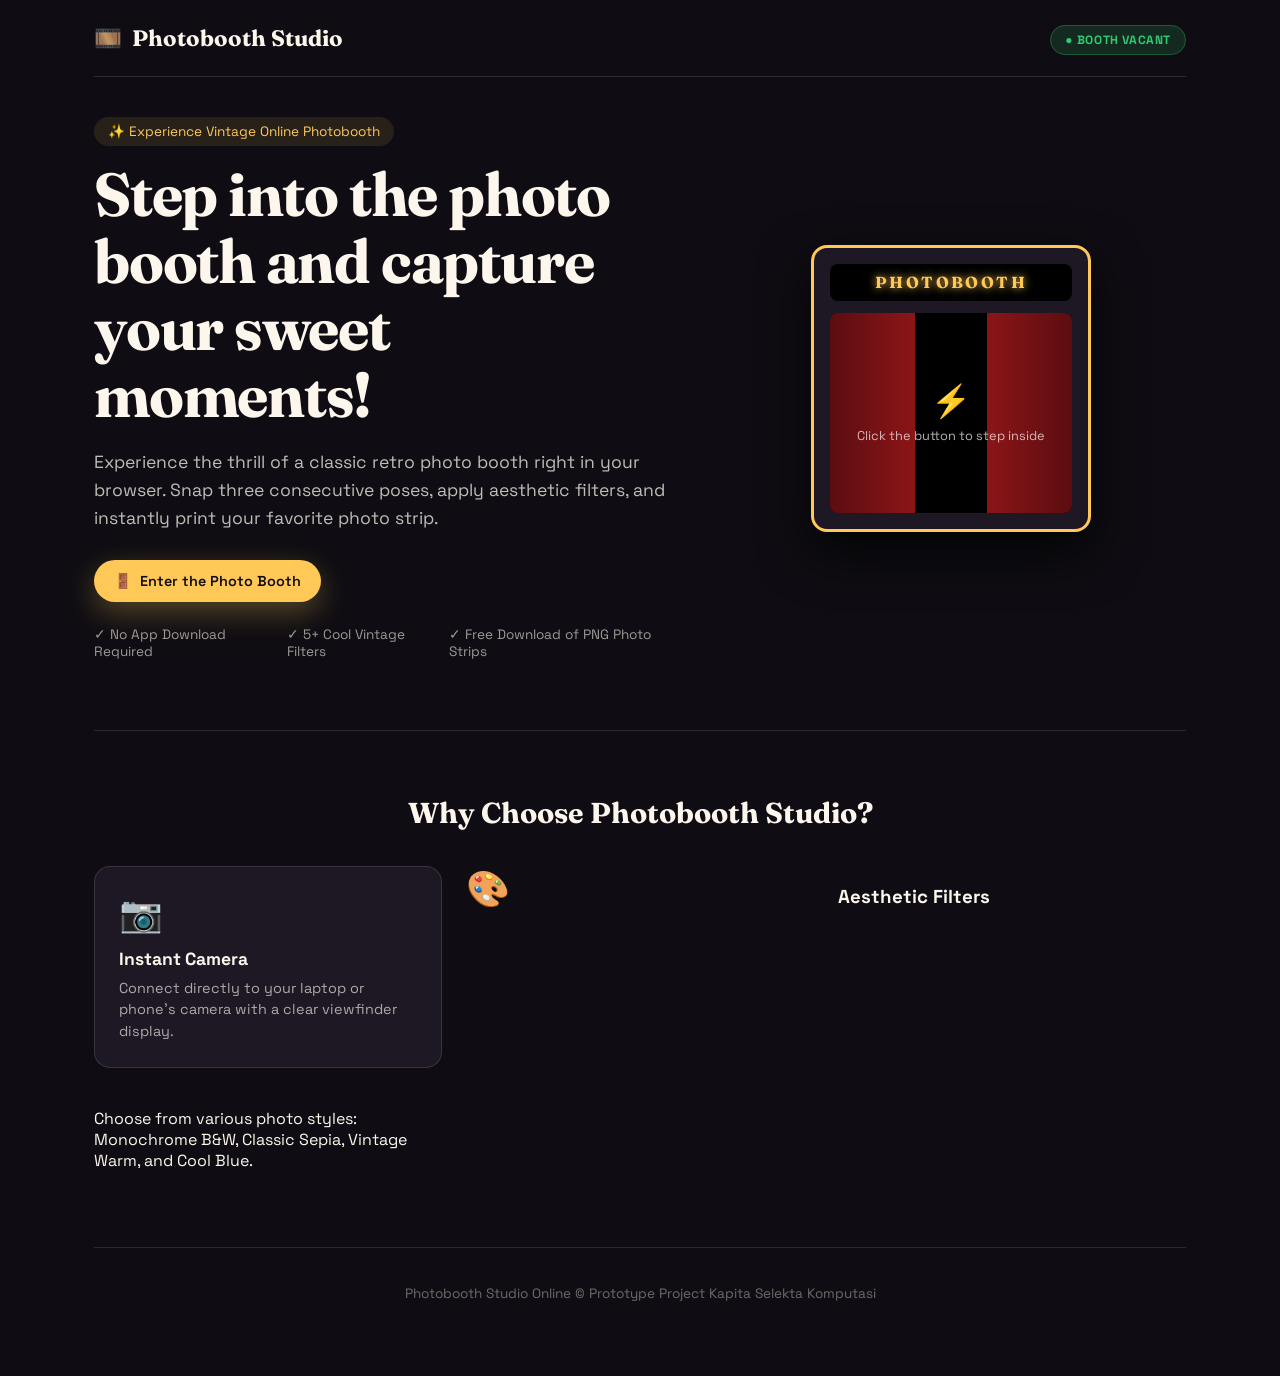
==== index.html @ a81a9279 "create dark mode" ====
<!DOCTYPE html>
<html lang="id">
<head>
  <meta charset="UTF-8" />
  <meta name="viewport" content="width=device-width, initial-scale=1.0" />
  <title>Photobooth Studio</title>
  
  <!-- Google Fonts -->
  <link rel="preconnect" href="https://fonts.googleapis.com">
  <link rel="preconnect" href="https://fonts.gstatic.com" crossorigin>
  <link href="https://fonts.googleapis.com/css2?family=Fraunces:opsz,wght@9..144,400;600;700&family=Space+Grotesk:wght@400;500;600;700&display=swap" rel="stylesheet">
  
  <link rel="stylesheet" href="style.css" />
</head>
<body>

  <!-- Transisi Tirai (Curtain Overlay) -->
  <div id="curtainOverlay" class="curtain-overlay" aria-hidden="true">
    <div class="curtain-panel curtain-panel--left"></div>
    <div class="curtain-panel curtain-panel--right"></div>
  </div>

  <!-- ===================================================================
       1. LANDING PAGE VIEW
       =================================================================== -->
  <main id="landingView" class="landing-view">
    <!-- Navbar -->
    <nav class="landing-nav">
      <div class="landing-nav__brand">
        <span class="logo-icon">🎞️</span>
        <span class="logo-text">Photobooth Studio</span>
      </div>
      <div class="landing-nav__status">
        <span class="status-indicator status-indicator--vacant">● BOOTH VACANT</span>
      </div>
    </nav>

    <!-- Hero Section -->
    <section class="hero">
      <div class="hero__content">
        <div class="hero__badge">✨ Experience Vintage Online Photobooth </div>
        <h1 class="hero__title">Step into the photo booth and capture your sweet moments!</h1>
        <p class="hero__subtitle">
          Experience the thrill of a classic retro photo booth right in your browser. Snap three consecutive poses, apply aesthetic filters, and instantly print your favorite photo strip.

        <div class="hero__cta">
          <button id="enterBoothBtn" class="btn btn--cta">
            <span class="btn-icon">🚪</span>
            <span>Enter the Photo Booth</span>
          </button>
        </div>

        <ul class="hero__highlights">
          <li>✓ No App Download Required</li>
          <li>✓ 5+ Cool Vintage Filters</li>
          <li>✓ Free Download of PNG Photo Strips</li>
        </ul>
      </div>

      <!-- Preview Graphical Booth Box -->
      <div class="hero__booth-graphic">
        <div class="booth-box">
          <div class="booth-box__top">
            <span class="neon-sign">PHOTOBOOTH</span>
          </div>
          <div class="booth-box__curtains">
            <div class="mini-curtain left"></div>
            <div class="mini-screen">
              <div class="flash-demo">⚡</div>
              <p>Click the button to step inside</p>
            </div>
            <div class="mini-curtain right"></div>
          </div>
          <div class="booth-box__strip-sample">
            <div class="sample-frame"></div>
            <div class="sample-frame"></div>
            <div class="sample-frame"></div>
          </div>
        </div>
      </div>
    </section>

    <!-- Features Section -->
    <section class="features">
      <h2 class="features__title">Why Choose Photobooth Studio?</h2>
      <div class="features__grid">
        <div class="feature-card">
          <div class="feature-card__icon">📷</div>
          <h3>Instant Camera</h3>
          <p>Connect directly to your laptop or phone's camera with a clear viewfinder display.</p>
        </div>
        <div class="feature-card__icon">🎨</div>
        <h3>Aesthetic Filters</h3>
        <p>Choose from various photo styles: Monochrome B&W, Classic Sepia, Vintage Warm, and Cool Blue.</p>
      </div>
    </section>

    <footer class="landing-footer">
      <p>Photobooth Studio Online &copy; Prototype Project Kapita Selekta Komputasi</p>
    </footer>
  </main>

  <!-- ===================================================================
       2. BOOTH VIEW
       =================================================================== -->
  <div id="boothView" class="kiosk is-hidden">

    <!-- Header Bilik -->
    <header class="kiosk__header">
      <div class="kiosk__brand">
        <div class="booth-status-bar">
          <span class="status-indicator status-indicator--inuse">🔴 BOOTH IN USE</span>
          <span class="booth-number">Booth #01</span>
        </div>
        <h1 class="kiosk__title">Digital Photo Studio</h1>
      </div>
      <button id="exitBoothBtn" class="btn btn--ghost exit-btn">
        <span>🚪 Exit Booth</span>
      </button>
    </header>

    <div class="kiosk__body">

      <!-- Unit Kamera / Viewfinder -->
      <section class="camera" aria-label="Unit Kamera">
        <div class="camera__sprockets camera__sprockets--top" aria-hidden="true"></div>

        <div class="camera__stage">
          <video id="video" class="camera__feed" autoplay playsinline muted></video>
          <canvas id="captureCanvas" class="is-hidden"></canvas>

          <div id="cameraMessage" class="camera__message">
            <div class="camera__message-content">
              <span class="camera__icon">📷</span>
              <p id="cameraMessageText">Camera is not active. Click the button below to activate it.</p>
              <button id="startBtn" class="btn btn--primary">Activate Camera</button>
            </div>
          </div>

          <div id="countdown" class="camera__countdown" aria-live="polite"></div>
          <div id="flash" class="camera__flash" aria-hidden="true"></div>

          <!-- Indicator / Live Thumbnails -->
          <div class="camera__shots" id="shotIndicator">
            <div class="shot-slot" data-shot="0"><span class="shot-number">1</span></div>
            <div class="shot-slot" data-shot="1"><span class="shot-number">2</span></div>
            <div class="shot-slot" data-shot="2"><span class="shot-number">3</span></div>
          </div>
        </div>

        <div class="camera__sprockets camera__sprockets--bottom" aria-hidden="true"></div>

        <!-- Kontrol Kamera -->
        <div class="camera__controls">
          <div class="control-group">
            <label class="control-label">Pilih Filter Foto:</label>
            <div class="filters" role="group" aria-label="Pilih filter foto">
              <button class="filter" data-filter="none" aria-pressed="true">Normal</button>
              <button class="filter" data-filter="bw">B&W</button>
              <button class="filter" data-filter="sepia">Sepia</button>
              <button class="filter" data-filter="vintage">Vintage</button>
              <button class="filter" data-filter="cool">Cool Blue</button>
            </div>
          </div>

          <!-- Tombol Shutter -->
          <button id="shutterBtn" class="shutter" disabled aria-label="Start Photo (3 Sessions)">
            <span class="shutter__ring"></span>
          </button>

          <p class="camera__hint" id="hint">Press the red button to start the 3-session photo countdown.</p>
        </div>
      </section>

      <!-- Preview Hasil Foto -->
      <section class="strip-section" aria-label="Photo Strip Results">
        <h2 class="section-title">Photo Strip Results</h2>

        <!-- Pilihan Warna Frame -->
        <div class="color-picker-wrapper">
          <label class="control-label">Frame Color:</label>
          <div class="color-picker" id="colorPicker">
            <button class="color-btn is-active" data-color="#fdf6ec" title="Classic Cream" style="background: #fdf6ec;"></button>
            <button class="color-btn" data-color="#ffffff" title="Pure White" style="background: #ffffff;"></button>
            <button class="color-btn" data-color="#1f1b24" title="Dark Charcoal" style="background: #1f1b24;"></button>
            <button class="color-btn" data-color="#fce7f3" title="Pastel Pink" style="background: #fce7f3;"></button>
            <button class="color-btn" data-color="#e0f2fe" title="Pastel Blue" style="background: #e0f2fe;"></button>
          </div>
        </div>

        <div class="strip__paper" id="stripPaper">
          <div class="strip__empty" id="stripEmpty">
            <div class="empty-icon">🖼️</div>
            <p>Your photo strip results will appear here after you finish taking photos.</p>
          </div>
          <canvas id="stripCanvas" class="strip__canvas is-hidden"></canvas>
        </div>

        <div class="strip__actions">
          <button id="downloadBtn" class="btn btn--secondary" disabled>💾 Download Strip</button>
          <button id="retakeBtn" class="btn btn--ghost" disabled>🔄 Retake Photos </button>
        </div>
      </section>

    </div>

    <footer class="kiosk__footer">
      <p>Photobooth Web App Studio &copy; Prototype Project Kapita Selekta Komputasi</p>
    </footer>
  </div>

  <script src="script.js"></script>
</body>
</html>
---- style.css ----
/* ==========================================================================
   Design Tokens & Modern Styling
   ========================================================================== */
:root {
  --ink: #0f0d13;
  --ink-soft: #1d1824;
  --paper: #fdf6ec;
  --paper-shadow: rgba(0, 0, 0, 0.5);
  --accent-gold: #ffc857;
  --accent-gold-hover: #e0ac3d;
  --velvet-red: #8b1518;
  --velvet-dark: #5c0d10;
  --teal: #3e7c7b;
  --teal-dark: #2c5958;
  --red: #e4572e;
  --red-hover: #c43f18;
  --line: rgba(253, 246, 236, 0.12);

  --font-display: "Fraunces", Georgia, serif;
  --font-ui: "Space Grotesk", sans-serif;

  --radius-stage: 16px;
  --radius-btn: 999px;
  --transition-normal: 300ms cubic-bezier(0.4, 0, 0.2, 1);
}

* {
  box-sizing: border-box;
}

html, body {
  margin: 0;
  padding: 0;
  background: var(--ink);
  color: var(--paper);
  font-family: var(--font-ui);
  min-height: 100vh;
  overflow-x: hidden;
  -webkit-font-smoothing: antialiased;
}

.is-hidden {
  display: none !important;
}

/* ==========================================================================
   Animasi Tirai Beludru Transisi (Curtain Effect)
   ========================================================================== */
.curtain-overlay {
  position: fixed;
  inset: 0;
  z-index: 9999;
  display: flex;
  pointer-events: none;
}

.curtain-panel {
  width: 50%;
  height: 100%;
  background: linear-gradient(90deg, var(--velvet-dark), var(--velvet-red), var(--velvet-dark));
  box-shadow: inset 0 0 50px rgba(0, 0, 0, 0.8);
  transition: transform 900ms cubic-bezier(0.77, 0, 0.175, 1);
}

.curtain-panel--left {
  transform: translateX(-100%);
  border-right: 3px solid var(--accent-gold);
}

.curtain-panel--right {
  transform: translateX(100%);
  border-left: 3px solid var(--accent-gold);
}

/* Kapan tirai menutup saat transisi */
.curtain-overlay.is-closing .curtain-panel--left,
.curtain-overlay.is-closing .curtain-panel--right {
  transform: translateX(0);
  pointer-events: all;
}

/* ==========================================================================
   1. LANDING PAGE STYLES
   ========================================================================== */
.landing-view {
  max-width: 1140px;
  margin: 0 auto;
  padding: 24px 24px 60px;
}

.landing-nav {
  display: flex;
  justify-content: space-between;
  align-items: center;
  padding-bottom: 24px;
  border-bottom: 1px solid var(--line);
  margin-bottom: 40px;
}

.landing-nav__brand {
  display: flex;
  align-items: center;
  gap: 10px;
  font-family: var(--font-display);
  font-weight: 700;
  font-size: 1.4rem;
}

.status-indicator {
  font-size: 0.75rem;
  font-weight: 700;
  padding: 6px 14px;
  border-radius: var(--radius-btn);
  letter-spacing: 0.05em;
}

.status-indicator--vacant {
  background: rgba(46, 204, 113, 0.15);
  color: #2ecc71;
  border: 1px solid rgba(46, 204, 113, 0.3);
}

.status-indicator--inuse {
  background: rgba(228, 87, 46, 0.15);
  color: var(--red);
  border: 1px solid rgba(228, 87, 46, 0.3);
}

/* Hero Section */
.hero {
  display: grid;
  grid-template-columns: 1.1fr 0.9fr;
  gap: 48px;
  align-items: center;
  margin-bottom: 70px;
}

@media (max-width: 880px) {
  .hero {
    grid-template-columns: 1fr;
    text-align: center;
  }
}

.hero__badge {
  display: inline-block;
  font-size: 0.85rem;
  color: var(--accent-gold);
  background: rgba(255, 200, 87, 0.1);
  padding: 6px 14px;
  border-radius: var(--radius-btn);
  margin-bottom: 16px;
}

.hero__title {
  font-family: var(--font-display);
  font-size: clamp(2.4rem, 5vw, 3.8rem);
  line-height: 1.1;
  margin: 0 0 18px;
  letter-spacing: -0.02em;
}

.hero__subtitle {
  font-size: 1.1rem;
  color: rgba(253, 246, 236, 0.75);
  line-height: 1.6;
  margin: 0 0 28px;
}

.hero__cta {
  margin-bottom: 24px;
}

.btn--cta {
  font-size: 1.15rem;
  padding: 16px 36px;
  background: var(--accent-gold);
  color: var(--ink);
  box-shadow: 0 10px 30px rgba(255, 200, 87, 0.3);
}

.btn--cta:hover {
  background: var(--accent-gold-hover);
  transform: translateY(-2px);
  box-shadow: 0 15px 35px rgba(255, 200, 87, 0.4);
}

.hero__highlights {
  list-style: none;
  padding: 0;
  margin: 0;
  display: flex;
  gap: 18px;
  font-size: 0.85rem;
  color: rgba(253, 246, 236, 0.6);
}

@media (max-width: 880px) {
  .hero__highlights {
    justify-content: center;
    flex-wrap: wrap;
  }
}

/* Graphic Booth Frame di Landing */
.hero__booth-graphic {
  display: flex;
  justify-content: center;
}

.booth-box {
  width: 280px;
  background: var(--ink-soft);
  border: 3px solid var(--accent-gold);
  border-radius: 16px;
  padding: 16px;
  box-shadow: 0 20px 50px rgba(0, 0, 0, 0.8);
  position: relative;
}

.booth-box__top {
  text-align: center;
  background: #000;
  padding: 8px;
  border-radius: 8px;
  margin-bottom: 12px;
}

.neon-sign {
  font-family: var(--font-display);
  font-weight: 700;
  color: var(--accent-gold);
  letter-spacing: 0.15em;
  text-shadow: 0 0 8px var(--accent-gold);
}

.booth-box__curtains {
  height: 200px;
  background: #000;
  border-radius: 8px;
  position: relative;
  display: flex;
  align-items: center;
  justify-content: center;
  overflow: hidden;
}

.mini-curtain {
  position: absolute;
  top: 0;
  bottom: 0;
  width: 35%;
  background: linear-gradient(90deg, var(--velvet-dark), var(--velvet-red));
}
.mini-curtain.left { left: 0; }
.mini-curtain.right { right: 0; background: linear-gradient(270deg, var(--velvet-dark), var(--velvet-red)); }

.mini-screen {
  text-align: center;
  padding: 10px;
  z-index: 2;
}

.mini-screen p {
  font-size: 0.8rem;
  color: rgba(255, 255, 255, 0.7);
  margin: 6px 0 0;
}

.flash-demo {
  font-size: 2rem;
  animation: pulseFlash 2s infinite;
}

@keyframes pulseFlash {
  0%, 100% { opacity: 0.3; transform: scale(0.9); }
  50% { opacity: 1; transform: scale(1.1); }
}

/* Features Section */
.features {
  padding-top: 40px;
  border-top: 1px solid var(--line);
}

.features__title {
  font-family: var(--font-display);
  font-size: 1.8rem;
  text-align: center;
  margin-bottom: 36px;
}

.features__grid {
  display: grid;
  grid-template-columns: repeat(auto-fit, minmax(260px, 1fr));
  gap: 24px;
}

.feature-card {
  background: var(--ink-soft);
  padding: 24px;
  border-radius: 16px;
  border: 1px solid var(--line);
}

.feature-card__icon {
  font-size: 2.2rem;
  margin-bottom: 12px;
}

.feature-card h3 {
  margin: 0 0 8px;
  font-size: 1.1rem;
}

.feature-card p {
  margin: 0;
  font-size: 0.9rem;
  color: rgba(253, 246, 236, 0.65);
  line-height: 1.5;
}

.landing-footer {
  text-align: center;
  margin-top: 60px;
  padding-top: 24px;
  border-top: 1px solid var(--line);
  font-size: 0.85rem;
  color: rgba(253, 246, 236, 0.4);
}

/* ==========================================================================
   2. BOOTH KIOSK VIEW STYLES
   ========================================================================== */
.kiosk {
  max-width: 1100px;
  margin: 0 auto;
  padding: 24px 20px;
}

.kiosk__header {
  display: flex;
  justify-content: space-between;
  align-items: center;
  margin-bottom: 24px;
  border-bottom: 1px solid var(--line);
  padding-bottom: 16px;
}

.booth-status-bar {
  display: flex;
  align-items: center;
  gap: 12px;
  margin-bottom: 6px;
}

.booth-number {
  font-size: 0.8rem;
  color: rgba(253, 246, 236, 0.5);
  text-transform: uppercase;
}

.kiosk__title {
  font-family: var(--font-display);
  font-weight: 700;
  font-size: clamp(1.8rem, 4vw, 2.8rem);
  margin: 0;
  letter-spacing: -0.02em;
}

.exit-btn {
  padding: 10px 18px;
  font-size: 0.85rem;
}

.kiosk__body {
  display: grid;
  grid-template-columns: 1.25fr 1fr;
  gap: 36px;
  align-items: start;
}

@media (max-width: 860px) {
  .kiosk__body {
    grid-template-columns: 1fr;
  }
}

/* Camera Unit */
.camera {
  background: var(--ink-soft);
  border-radius: 24px;
  padding: 20px;
  border: 1px solid var(--line);
  box-shadow: 0 25px 50px -12px rgba(0, 0, 0, 0.7);
}

.camera__sprockets {
  height: 16px;
  background-image: radial-gradient(circle, var(--ink) 40%, transparent 41%);
  background-size: 22px 16px;
  background-repeat: repeat-x;
  background-position: center;
  opacity: 0.8;
}

.camera__stage {
  position: relative;
  margin: 12px 0;
  border-radius: var(--radius-stage);
  overflow: hidden;
  aspect-ratio: 4 / 3;
  background: #000;
}

.camera__feed {
  width: 100%;
  height: 100%;
  object-fit: cover;
  transform: scaleX(-1);
  display: block;
}

/* Camera Filters */
.camera__feed.f-bw { filter: grayscale(1) contrast(1.1); }
.camera__feed.f-sepia { filter: sepia(0.8) saturate(1.2) contrast(1.05); }
.camera__feed.f-vintage { filter: sepia(0.4) saturate(1.3) contrast(1.15) brightness(1.05) hue-rotate(-10deg); }
.camera__feed.f-cool { filter: saturate(1.1) contrast(1.05) hue-rotate(140deg) brightness(1.02); }

.camera__message {
  position: absolute;
  inset: 0;
  background: #0a080d;
  display: flex;
  align-items: center;
  justify-content: center;
  text-align: center;
  padding: 24px;
  z-index: 10;
}

.camera__icon {
  font-size: 2.8rem;
  display: block;
  margin-bottom: 12px;
}

.camera__message p {
  margin: 0 0 16px;
  color: rgba(253, 246, 236, 0.75);
  font-size: 0.95rem;
}

.camera__countdown {
  position: absolute;
  inset: 0;
  display: flex;
  align-items: center;
  justify-content: center;
  font-family: var(--font-display);
  font-weight: 700;
  font-size: clamp(5rem, 15vw, 8rem);
  color: #fff;
  text-shadow: 0 10px 30px rgba(0, 0, 0, 0.8);
  pointer-events: none;
  opacity: 0;
  z-index: 5;
}

.camera__countdown.is-active {
  animation: pulseCountdown 0.9s ease-out;
}

@keyframes pulseCountdown {
  0% { opacity: 0; transform: scale(0.5); }
  25% { opacity: 1; transform: scale(1.1); }
  50% { transform: scale(1); opacity: 1; }
  100% { opacity: 0; transform: scale(0.9); }
}

.camera__flash {
  position: absolute;
  inset: 0;
  background: #fff;
  opacity: 0;
  pointer-events: none;
  z-index: 6;
}

.camera__flash.is-flashing {
  animation: flashSnap 300ms ease-out;
}

@keyframes flashSnap {
  0% { opacity: 0.95; }
  100% { opacity: 0; }
}

/* Shot Slots / Live Thumbnails */
.camera__shots {
  position: absolute;
  top: 12px;
  right: 12px;
  display: flex;
  flex-direction: column;
  gap: 8px;
  z-index: 4;
}

.shot-slot {
  width: 44px;
  height: 33px;
  border-radius: 6px;
  background: rgba(0, 0, 0, 0.5);
  border: 1.5px solid rgba(255, 255, 255, 0.4);
  overflow: hidden;
  display: flex;
  align-items: center;
  justify-content: center;
  background-size: cover;
  background-position: center;
}

.shot-slot.is-active {
  border-color: var(--accent-gold);
  box-shadow: 0 0 8px var(--accent-gold);
}

.shot-slot.has-image .shot-number {
  display: none;
}

.shot-number {
  font-size: 0.75rem;
  font-weight: bold;
  color: #fff;
}

/* Controls */
.camera__controls {
  padding-top: 12px;
  display: flex;
  flex-direction: column;
  align-items: center;
  gap: 16px;
}

.control-group {
  width: 100%;
  text-align: center;
}

.control-label {
  display: block;
  font-size: 0.8rem;
  color: rgba(253, 246, 236, 0.6);
  margin-bottom: 8px;
  text-transform: uppercase;
  letter-spacing: 0.05em;
}

.filters {
  display: flex;
  flex-wrap: wrap;
  gap: 6px;
  justify-content: center;
}

.filter {
  font-family: var(--font-ui);
  font-size: 0.8rem;
  padding: 6px 12px;
  border-radius: var(--radius-btn);
  border: 1px solid var(--line);
  background: transparent;
  color: rgba(253, 246, 236, 0.8);
  cursor: pointer;
  transition: all var(--transition-normal);
}

.filter:hover {
  border-color: var(--accent-gold);
  color: #fff;
}

.filter[aria-pressed="true"] {
  background: var(--accent-gold);
  border-color: var(--accent-gold);
  color: var(--ink);
  font-weight: 600;
}

.shutter {
  width: 76px;
  height: 76px;
  border-radius: 50%;
  background: var(--red);
  border: 4px solid var(--paper);
  cursor: pointer;
  display: grid;
  place-items: center;
  transition: transform 150ms ease, opacity 150ms ease;
}

.shutter:hover:not(:disabled) {
  background: var(--red-hover);
  transform: scale(1.04);
}

.shutter:active:not(:disabled) {
  transform: scale(0.92);
}

.shutter:disabled {
  opacity: 0.3;
  cursor: not-allowed;
}

.shutter__ring {
  width: 56px;
  height: 56px;
  border-radius: 50%;
  border: 2px solid rgba(255, 255, 255, 0.7);
}

.camera__hint {
  margin: 0;
  font-size: 0.82rem;
  color: rgba(253, 246, 236, 0.6);
  text-align: center;
}

/* Photo Strip Section */
.strip-section {
  display: flex;
  flex-direction: column;
  align-items: center;
}

.section-title {
  font-family: var(--font-display);
  font-size: 1.4rem;
  margin: 0 0 16px;
  align-self: flex-start;
}

.color-picker-wrapper {
  margin-bottom: 16px;
  text-align: center;
}

.color-picker {
  display: flex;
  gap: 10px;
  justify-content: center;
}

.color-btn {
  width: 24px;
  height: 24px;
  border-radius: 50%;
  border: 2px solid transparent;
  cursor: pointer;
  transition: transform 150ms ease;
}

.color-btn:hover {
  transform: scale(1.15);
}

.color-btn.is-active {
  border-color: var(--accent-gold);
  transform: scale(1.2);
}

.strip__paper {
  width: 100%;
  max-width: 270px;
  min-height: 440px;
  background: rgba(255, 255, 255, 0.05);
  border: 2px dashed var(--line);
  border-radius: 8px;
  display: flex;
  align-items: center;
  justify-content: center;
  padding: 12px;
  box-shadow: 0 20px 40px var(--paper-shadow);
}

.strip__empty {
  text-align: center;
  color: rgba(253, 246, 236, 0.5);
  padding: 20px;
}

.empty-icon {
  font-size: 2.5rem;
  margin-bottom: 10px;
}

.strip__canvas {
  width: 100%;
  height: auto;
  display: block;
  border-radius: 4px;
  box-shadow: 0 10px 25px rgba(0, 0, 0, 0.3);
}

.strip__actions {
  display: flex;
  gap: 12px;
  margin-top: 20px;
  width: 100%;
  max-width: 270px;
}

/* Shared Buttons */
.btn {
  font-family: var(--font-ui);
  font-size: 0.9rem;
  padding: 12px 20px;
  border-radius: var(--radius-btn);
  border: none;
  cursor: pointer;
  font-weight: 600;
  transition: all 150ms ease;
  display: inline-flex;
  align-items: center;
  justify-content: center;
  gap: 8px;
  flex: 1;
}

.btn:disabled {
  opacity: 0.35;
  cursor: not-allowed;
}

.btn--primary {
  background: var(--accent-gold);
  color: var(--ink);
}
.btn--primary:hover:not(:disabled) {
  background: var(--accent-gold-hover);
}

.btn--secondary {
  background: var(--teal);
  color: #fff;
}
.btn--secondary:hover:not(:disabled) {
  background: var(--teal-dark);
}

.btn--ghost {
  background: transparent;
  color: var(--paper);
  border: 1px solid var(--line);
}
.btn--ghost:hover:not(:disabled) {
  border-color: var(--paper);
}

.kiosk__footer {
  margin-top: 48px;
  padding-top: 20px;
  border-top: 1px solid var(--line);
  font-size: 0.85rem;
  color: rgba(253, 246, 236, 0.4);
  text-align: center;
}
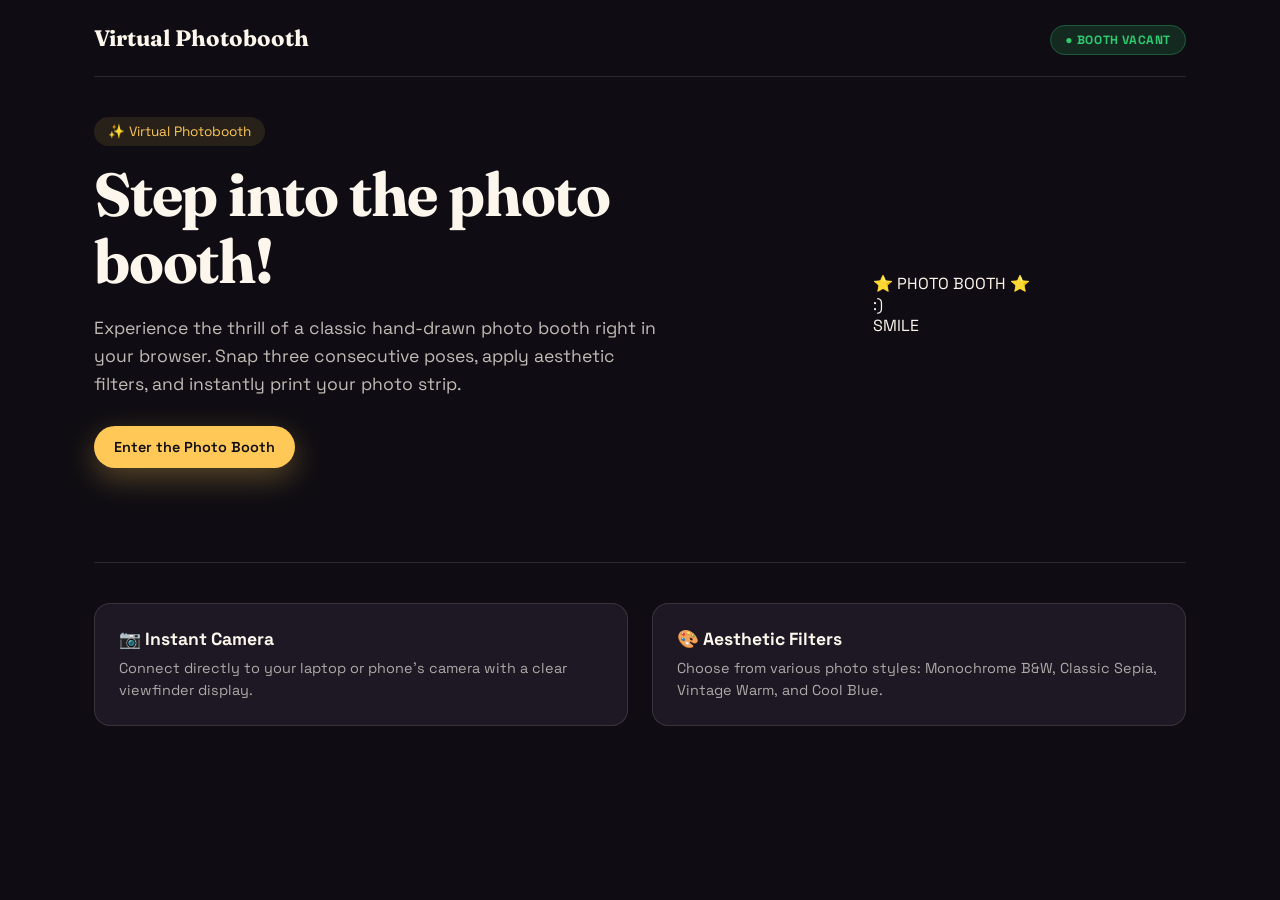
==== commit e1745d86: "create new" ====
--- a/index.html
+++ b/index.html
@@ -1,118 +1,203 @@
 <!DOCTYPE html>
-<html lang="id">
+<html lang="en">
 <head>
   <meta charset="UTF-8" />
   <meta name="viewport" content="width=device-width, initial-scale=1.0" />
-  <title>Photobooth Studio</title>
+  <title>Virtual Photobooth</title>
   
-  <!-- Google Fonts -->
   <link rel="preconnect" href="https://fonts.googleapis.com">
   <link rel="preconnect" href="https://fonts.gstatic.com" crossorigin>
   <link href="https://fonts.googleapis.com/css2?family=Fraunces:opsz,wght@9..144,400;600;700&family=Space+Grotesk:wght@400;500;600;700&display=swap" rel="stylesheet">
   
   <link rel="stylesheet" href="style.css" />
+  <style>
+    .shot-slot { position: relative; transition: transform 0.2s; cursor: pointer; }
+    .shot-slot:hover { transform: scale(1.05); }
+    
+    .remove-shot-btn {
+      position: absolute;
+      top: -8px;
+      right: -8px;
+      width: 20px;
+      height: 20px;
+      background: var(--accent-red);
+      color: #fff;
+      border: 2px solid var(--ink);
+      border-radius: 50%;
+      font-size: 12px;
+      font-weight: bold;
+      line-height: 1;
+      cursor: pointer;
+      display: none;
+      align-items: center;
+      justify-content: center;
+      padding: 0;
+      z-index: 10;
+    }
+    .remove-shot-btn:hover { background: #f87171; }
+    .shot-slot.has-image .remove-shot-btn { display: flex; }
+    
+    .view-shot-btn {
+      position: absolute;
+      top: -8px;
+      left: -8px;
+      width: 20px;
+      height: 20px;
+      background: var(--accent-blue);
+      color: var(--ink);
+      border: 2px solid var(--ink);
+      border-radius: 50%;
+      font-size: 10px;
+      font-weight: bold;
+      line-height: 1;
+      cursor: pointer;
+      display: none;
+      align-items: center;
+      justify-content: center;
+      padding: 0;
+      z-index: 10;
+    }
+    .view-shot-btn:hover { background: #7dd3fc; }
+    .shot-slot.has-image .view-shot-btn { display: flex; }
+
+    .camera__shots { flex-direction: row; justify-content: center; width: 100%; top: auto; bottom: 12px; right: auto; gap: 12px; z-index: 20;}
+    .shot-slot { width: 60px; height: 45px; }
+
+    /* Modal Styles */
+    .modal {
+      display: flex;
+      position: fixed;
+      z-index: 10000;
+      left: 0;
+      top: 0;
+      width: 100%;
+      height: 100%;
+      background-color: rgba(0, 0, 0, 0.85);
+      align-items: center;
+      justify-content: center;
+      opacity: 1;
+      transition: opacity 0.3s ease;
+    }
+    .modal.is-hidden {
+      display: none !important;
+      opacity: 0;
+    }
+    .modal-content {
+      position: relative;
+      max-width: 90%;
+      max-height: 90%;
+      animation: zoomIn 0.3s ease;
+    }
+    @keyframes zoomIn {
+      from { transform: scale(0.95); opacity: 0; }
+      to { transform: scale(1); opacity: 1; }
+    }
+    .modal-content img {
+      max-width: 100%;
+      max-height: 85vh;
+      border: 4px solid #fff;
+      border-radius: 8px;
+      box-shadow: 0 10px 25px rgba(0,0,0,0.5);
+    }
+    .close-modal {
+      position: absolute;
+      top: -16px;
+      right: -16px;
+      color: var(--ink);
+      background: #fff;
+      border-radius: 50%;
+      width: 32px;
+      height: 32px;
+      display: flex;
+      align-items: center;
+      justify-content: center;
+      font-size: 24px;
+      font-weight: bold;
+      cursor: pointer;
+      border: 2px solid var(--ink);
+      box-shadow: 2px 2px 0px var(--ink);
+      z-index: 10001;
+    }
+    .close-modal:hover {
+      background: var(--accent-red);
+      color: #fff;
+    }
+  </style>
 </head>
 <body>
 
-  <!-- Transisi Tirai (Curtain Overlay) -->
   <div id="curtainOverlay" class="curtain-overlay" aria-hidden="true">
     <div class="curtain-panel curtain-panel--left"></div>
     <div class="curtain-panel curtain-panel--right"></div>
   </div>
 
-  <!-- ===================================================================
-       1. LANDING PAGE VIEW
-       =================================================================== -->
   <main id="landingView" class="landing-view">
-    <!-- Navbar -->
     <nav class="landing-nav">
       <div class="landing-nav__brand">
-        <span class="logo-icon">🎞️</span>
-        <span class="logo-text">Photobooth Studio</span>
+        <span class="logo-text">Virtual Photobooth</span>
       </div>
       <div class="landing-nav__status">
         <span class="status-indicator status-indicator--vacant">● BOOTH VACANT</span>
       </div>
     </nav>
 
-    <!-- Hero Section -->
     <section class="hero">
       <div class="hero__content">
-        <div class="hero__badge">✨ Experience Vintage Online Photobooth </div>
-        <h1 class="hero__title">Step into the photo booth and capture your sweet moments!</h1>
+        <div class="hero__badge">✨ Virtual Photobooth</div>
+        <h1 class="hero__title">Step into the photo booth!</h1>
         <p class="hero__subtitle">
-          Experience the thrill of a classic retro photo booth right in your browser. Snap three consecutive poses, apply aesthetic filters, and instantly print your favorite photo strip.
+          Experience the thrill of a classic hand-drawn photo booth right in your browser. Snap three consecutive poses, apply aesthetic filters, and instantly print your photo strip.
+        </p>
 
         <div class="hero__cta">
           <button id="enterBoothBtn" class="btn btn--cta">
-            <span class="btn-icon">🚪</span>
             <span>Enter the Photo Booth</span>
           </button>
         </div>
-
-        <ul class="hero__highlights">
-          <li>✓ No App Download Required</li>
-          <li>✓ 5+ Cool Vintage Filters</li>
-          <li>✓ Free Download of PNG Photo Strips</li>
-        </ul>
-      </div>
-
-      <!-- Preview Graphical Booth Box -->
+      </div>
+
       <div class="hero__booth-graphic">
-        <div class="booth-box">
-          <div class="booth-box__top">
-            <span class="neon-sign">PHOTOBOOTH</span>
-          </div>
-          <div class="booth-box__curtains">
-            <div class="mini-curtain left"></div>
-            <div class="mini-screen">
-              <div class="flash-demo">⚡</div>
-              <p>Click the button to step inside</p>
-            </div>
-            <div class="mini-curtain right"></div>
-          </div>
-          <div class="booth-box__strip-sample">
-            <div class="sample-frame"></div>
-            <div class="sample-frame"></div>
-            <div class="sample-frame"></div>
+        <div class="booth-sketch">
+          <div class="booth-sketch__top">
+            <span class="sign-text">⭐ PHOTO BOOTH ⭐</span>
+          </div>
+          <div class="booth-sketch__body">
+            <div class="booth-sketch__panel">
+              <div class="camera-lens"></div>
+              <div class="smile-text">:) <br> SMILE</div>
+              <div class="photo-slot"></div>
+            </div>
+            <div class="booth-sketch__entrance">
+              <div class="striped-curtain"></div>
+              <div class="stool">
+                <div class="stool-seat"></div>
+                <div class="stool-leg"></div>
+                <div class="stool-base"></div>
+              </div>
+            </div>
           </div>
         </div>
       </div>
     </section>
 
-    <!-- Features Section -->
     <section class="features">
-      <h2 class="features__title">Why Choose Photobooth Studio?</h2>
       <div class="features__grid">
         <div class="feature-card">
-          <div class="feature-card__icon">📷</div>
-          <h3>Instant Camera</h3>
+          <h3>📷 Instant Camera</h3>
           <p>Connect directly to your laptop or phone's camera with a clear viewfinder display.</p>
         </div>
-        <div class="feature-card__icon">🎨</div>
-        <h3>Aesthetic Filters</h3>
-        <p>Choose from various photo styles: Monochrome B&W, Classic Sepia, Vintage Warm, and Cool Blue.</p>
+        <div class="feature-card">
+          <h3>🎨 Aesthetic Filters</h3>
+          <p>Choose from various photo styles: Monochrome B&W, Classic Sepia, Vintage Warm, and Cool Blue.</p>
+        </div>
       </div>
     </section>
-
-    <footer class="landing-footer">
-      <p>Photobooth Studio Online &copy; Prototype Project Kapita Selekta Komputasi</p>
-    </footer>
   </main>
 
-  <!-- ===================================================================
-       2. BOOTH VIEW
-       =================================================================== -->
   <div id="boothView" class="kiosk is-hidden">
-
-    <!-- Header Bilik -->
     <header class="kiosk__header">
       <div class="kiosk__brand">
-        <div class="booth-status-bar">
-          <span class="status-indicator status-indicator--inuse">🔴 BOOTH IN USE</span>
-          <span class="booth-number">Booth #01</span>
-        </div>
-        <h1 class="kiosk__title">Digital Photo Studio</h1>
+        <h1 class="kiosk__title">Virtual Photobooth</h1>
       </div>
       <button id="exitBoothBtn" class="btn btn--ghost exit-btn">
         <span>🚪 Exit Booth</span>
@@ -120,19 +205,14 @@
     </header>
 
     <div class="kiosk__body">
-
-      <!-- Unit Kamera / Viewfinder -->
-      <section class="camera" aria-label="Unit Kamera">
-        <div class="camera__sprockets camera__sprockets--top" aria-hidden="true"></div>
-
+      <section class="camera" aria-label="Camera Unit">
         <div class="camera__stage">
           <video id="video" class="camera__feed" autoplay playsinline muted></video>
           <canvas id="captureCanvas" class="is-hidden"></canvas>
 
           <div id="cameraMessage" class="camera__message">
             <div class="camera__message-content">
-              <span class="camera__icon">📷</span>
-              <p id="cameraMessageText">Camera is not active. Click the button below to activate it.</p>
+              <p id="cameraMessageText">Camera is not active. Click below.</p>
               <button id="startBtn" class="btn btn--primary">Activate Camera</button>
             </div>
           </div>
@@ -140,21 +220,28 @@
           <div id="countdown" class="camera__countdown" aria-live="polite"></div>
           <div id="flash" class="camera__flash" aria-hidden="true"></div>
 
-          <!-- Indicator / Live Thumbnails -->
           <div class="camera__shots" id="shotIndicator">
-            <div class="shot-slot" data-shot="0"><span class="shot-number">1</span></div>
-            <div class="shot-slot" data-shot="1"><span class="shot-number">2</span></div>
-            <div class="shot-slot" data-shot="2"><span class="shot-number">3</span></div>
-          </div>
-        </div>
-
-        <div class="camera__sprockets camera__sprockets--bottom" aria-hidden="true"></div>
-
-        <!-- Kontrol Kamera -->
+            <div class="shot-slot" data-shot="0" title="Click to select">
+              <span class="shot-number">1</span>
+              <button class="view-shot-btn" aria-label="View photo 1">🔍</button>
+              <button class="remove-shot-btn" aria-label="Remove photo 1">×</button>
+            </div>
+            <div class="shot-slot" data-shot="1" title="Click to select">
+              <span class="shot-number">2</span>
+              <button class="view-shot-btn" aria-label="View photo 2">🔍</button>
+              <button class="remove-shot-btn" aria-label="Remove photo 2">×</button>
+            </div>
+            <div class="shot-slot" data-shot="2" title="Click to select">
+              <span class="shot-number">3</span>
+              <button class="view-shot-btn" aria-label="View photo 3">🔍</button>
+              <button class="remove-shot-btn" aria-label="Remove photo 3">×</button>
+            </div>
+          </div>
+        </div>
+
         <div class="camera__controls">
           <div class="control-group">
-            <label class="control-label">Pilih Filter Foto:</label>
-            <div class="filters" role="group" aria-label="Pilih filter foto">
+            <div class="filters" role="group">
               <button class="filter" data-filter="none" aria-pressed="true">Normal</button>
               <button class="filter" data-filter="bw">B&W</button>
               <button class="filter" data-filter="sepia">Sepia</button>
@@ -163,50 +250,52 @@
             </div>
           </div>
 
-          <!-- Tombol Shutter -->
-          <button id="shutterBtn" class="shutter" disabled aria-label="Start Photo (3 Sessions)">
+          <button id="shutterBtn" class="shutter" disabled aria-label="Start Photo">
             <span class="shutter__ring"></span>
           </button>
-
-          <p class="camera__hint" id="hint">Press the red button to start the 3-session photo countdown.</p>
+          <p class="camera__hint" id="hint">Press the red button to take a photo.</p>
+
+          <button id="buildStripBtn" class="btn btn--primary is-hidden" style="margin-top: 12px; margin-bottom: 12px; width: 100%;">Build Photo Strip</button>
+
+          <div class="upload-section" style="margin-top: 12px; padding-top: 16px; border-top: 2px dashed var(--ink-light); width: 100%; text-align: center;">
+            <p style="font-size: 0.85rem; font-weight: 600; margin: 0 0 10px;">Or use photos from gallery:</p>
+            <button id="uploadBtn" class="btn btn--secondary" style="width: 100%;">📁 Upload Photo(s)</button>
+            <input type="file" id="uploadInput" accept="image/*" multiple class="is-hidden">
+          </div>
         </div>
       </section>
 
-      <!-- Preview Hasil Foto -->
-      <section class="strip-section" aria-label="Photo Strip Results">
-        <h2 class="section-title">Photo Strip Results</h2>
-
-        <!-- Pilihan Warna Frame -->
+      <section class="strip-section">
         <div class="color-picker-wrapper">
-          <label class="control-label">Frame Color:</label>
           <div class="color-picker" id="colorPicker">
-            <button class="color-btn is-active" data-color="#fdf6ec" title="Classic Cream" style="background: #fdf6ec;"></button>
-            <button class="color-btn" data-color="#ffffff" title="Pure White" style="background: #ffffff;"></button>
-            <button class="color-btn" data-color="#1f1b24" title="Dark Charcoal" style="background: #1f1b24;"></button>
-            <button class="color-btn" data-color="#fce7f3" title="Pastel Pink" style="background: #fce7f3;"></button>
-            <button class="color-btn" data-color="#e0f2fe" title="Pastel Blue" style="background: #e0f2fe;"></button>
+            <button class="color-btn is-active" data-color="#f8f7f3" style="background: #f8f7f3;"></button>
+            <button class="color-btn" data-color="#ffffff" style="background: #ffffff;"></button>
+            <button class="color-btn" data-color="#2b2b2b" style="background: #2b2b2b;"></button>
           </div>
         </div>
 
         <div class="strip__paper" id="stripPaper">
           <div class="strip__empty" id="stripEmpty">
             <div class="empty-icon">🖼️</div>
-            <p>Your photo strip results will appear here after you finish taking photos.</p>
+            <p>Your photo strip results will appear here.</p>
           </div>
           <canvas id="stripCanvas" class="strip__canvas is-hidden"></canvas>
         </div>
 
         <div class="strip__actions">
-          <button id="downloadBtn" class="btn btn--secondary" disabled>💾 Download Strip</button>
-          <button id="retakeBtn" class="btn btn--ghost" disabled>🔄 Retake Photos </button>
+          <button id="downloadBtn" class="btn btn--secondary" disabled>💾 Download</button>
+          <button id="retakeBtn" class="btn btn--ghost" disabled>🔄 Retake All</button>
         </div>
       </section>
-
     </div>
-
-    <footer class="kiosk__footer">
-      <p>Photobooth Web App Studio &copy; Prototype Project Kapita Selekta Komputasi</p>
-    </footer>
+  </div>
+
+  <!-- Modal for Photo Preview -->
+  <div id="photoModal" class="modal is-hidden">
+    <div class="modal-content">
+      <span class="close-modal" id="closeModalBtn">&times;</span>
+      <img id="modalImage" src="" alt="Enlarged Photo">
+    </div>
   </div>
 
   <script src="script.js"></script>
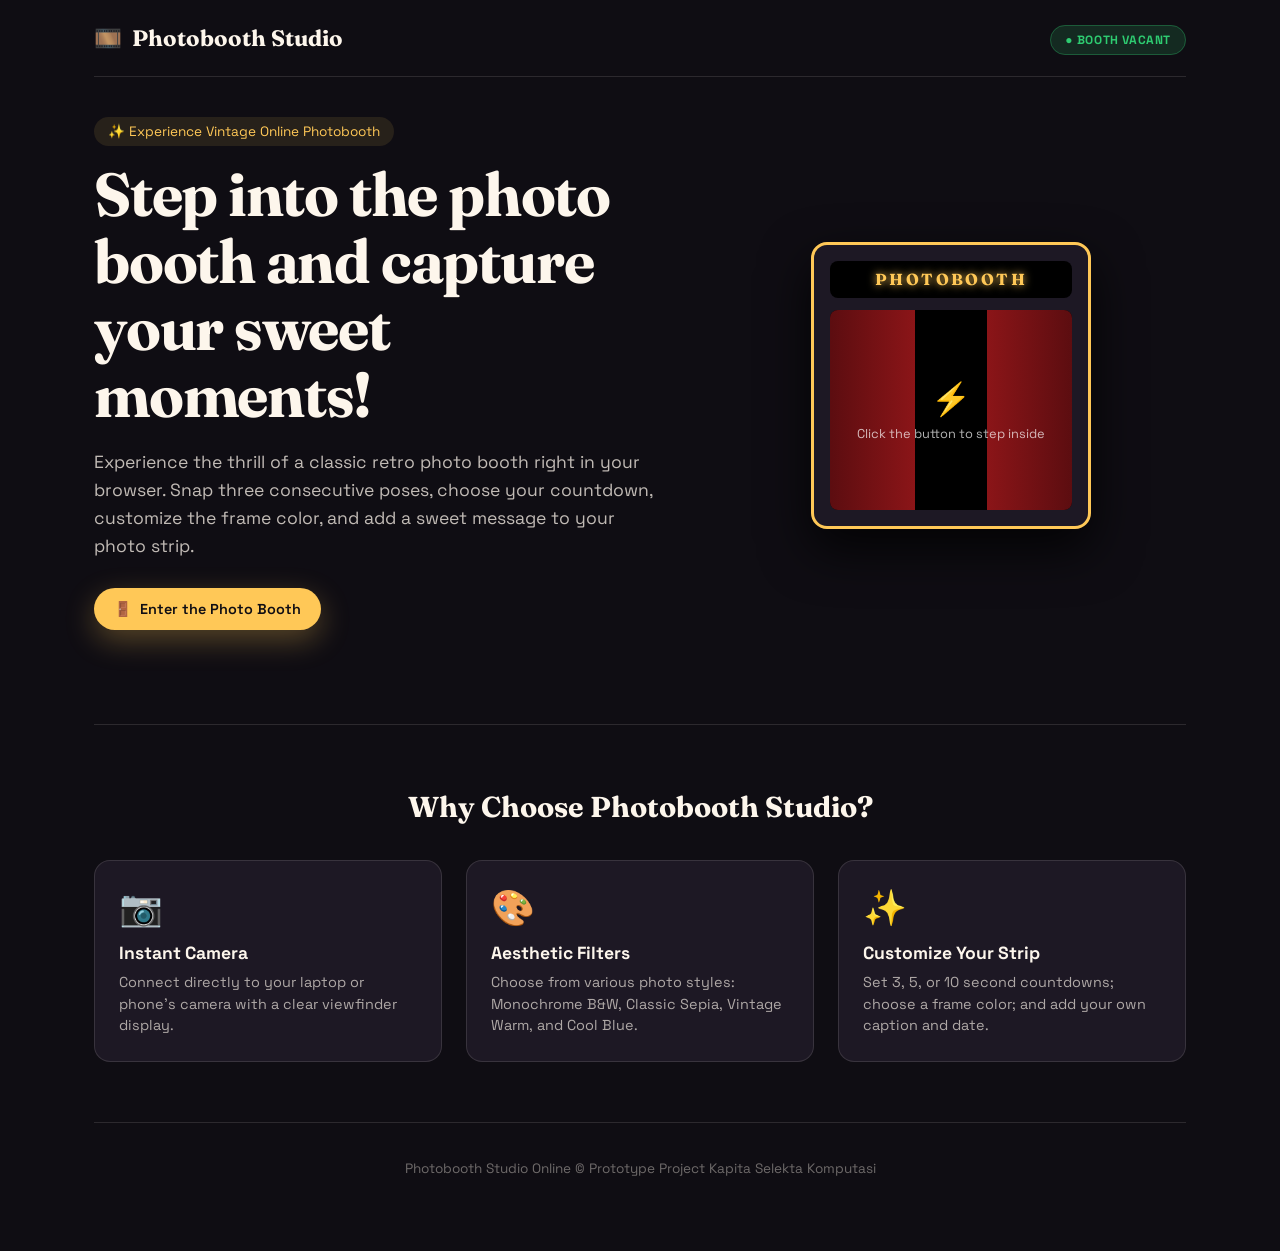
==== commit d3ac7391: "Felta adanya pilihan waktu cowndown dan dapat menambahkan teks dan tanggal" ====
--- a/index.html
+++ b/index.html
@@ -1,203 +1,120 @@
 <!DOCTYPE html>
-<html lang="en">
+<html lang="id">
 <head>
   <meta charset="UTF-8" />
   <meta name="viewport" content="width=device-width, initial-scale=1.0" />
-  <title>Virtual Photobooth</title>
+  <title>Photobooth Studio</title>
   
+  <!-- Google Fonts -->
   <link rel="preconnect" href="https://fonts.googleapis.com">
   <link rel="preconnect" href="https://fonts.gstatic.com" crossorigin>
   <link href="https://fonts.googleapis.com/css2?family=Fraunces:opsz,wght@9..144,400;600;700&family=Space+Grotesk:wght@400;500;600;700&display=swap" rel="stylesheet">
   
-  <link rel="stylesheet" href="style.css" />
-  <style>
-    .shot-slot { position: relative; transition: transform 0.2s; cursor: pointer; }
-    .shot-slot:hover { transform: scale(1.05); }
-    
-    .remove-shot-btn {
-      position: absolute;
-      top: -8px;
-      right: -8px;
-      width: 20px;
-      height: 20px;
-      background: var(--accent-red);
-      color: #fff;
-      border: 2px solid var(--ink);
-      border-radius: 50%;
-      font-size: 12px;
-      font-weight: bold;
-      line-height: 1;
-      cursor: pointer;
-      display: none;
-      align-items: center;
-      justify-content: center;
-      padding: 0;
-      z-index: 10;
-    }
-    .remove-shot-btn:hover { background: #f87171; }
-    .shot-slot.has-image .remove-shot-btn { display: flex; }
-    
-    .view-shot-btn {
-      position: absolute;
-      top: -8px;
-      left: -8px;
-      width: 20px;
-      height: 20px;
-      background: var(--accent-blue);
-      color: var(--ink);
-      border: 2px solid var(--ink);
-      border-radius: 50%;
-      font-size: 10px;
-      font-weight: bold;
-      line-height: 1;
-      cursor: pointer;
-      display: none;
-      align-items: center;
-      justify-content: center;
-      padding: 0;
-      z-index: 10;
-    }
-    .view-shot-btn:hover { background: #7dd3fc; }
-    .shot-slot.has-image .view-shot-btn { display: flex; }
-
-    .camera__shots { flex-direction: row; justify-content: center; width: 100%; top: auto; bottom: 12px; right: auto; gap: 12px; z-index: 20;}
-    .shot-slot { width: 60px; height: 45px; }
-
-    /* Modal Styles */
-    .modal {
-      display: flex;
-      position: fixed;
-      z-index: 10000;
-      left: 0;
-      top: 0;
-      width: 100%;
-      height: 100%;
-      background-color: rgba(0, 0, 0, 0.85);
-      align-items: center;
-      justify-content: center;
-      opacity: 1;
-      transition: opacity 0.3s ease;
-    }
-    .modal.is-hidden {
-      display: none !important;
-      opacity: 0;
-    }
-    .modal-content {
-      position: relative;
-      max-width: 90%;
-      max-height: 90%;
-      animation: zoomIn 0.3s ease;
-    }
-    @keyframes zoomIn {
-      from { transform: scale(0.95); opacity: 0; }
-      to { transform: scale(1); opacity: 1; }
-    }
-    .modal-content img {
-      max-width: 100%;
-      max-height: 85vh;
-      border: 4px solid #fff;
-      border-radius: 8px;
-      box-shadow: 0 10px 25px rgba(0,0,0,0.5);
-    }
-    .close-modal {
-      position: absolute;
-      top: -16px;
-      right: -16px;
-      color: var(--ink);
-      background: #fff;
-      border-radius: 50%;
-      width: 32px;
-      height: 32px;
-      display: flex;
-      align-items: center;
-      justify-content: center;
-      font-size: 24px;
-      font-weight: bold;
-      cursor: pointer;
-      border: 2px solid var(--ink);
-      box-shadow: 2px 2px 0px var(--ink);
-      z-index: 10001;
-    }
-    .close-modal:hover {
-      background: var(--accent-red);
-      color: #fff;
-    }
-  </style>
+  <link rel="stylesheet" href="style.css?v=2" />
 </head>
 <body>
 
+  <!-- Transisi Tirai (Curtain Overlay) -->
   <div id="curtainOverlay" class="curtain-overlay" aria-hidden="true">
     <div class="curtain-panel curtain-panel--left"></div>
     <div class="curtain-panel curtain-panel--right"></div>
   </div>
 
+  <!-- ===================================================================
+       1. LANDING PAGE VIEW
+       =================================================================== -->
   <main id="landingView" class="landing-view">
+    <!-- Navbar -->
     <nav class="landing-nav">
       <div class="landing-nav__brand">
-        <span class="logo-text">Virtual Photobooth</span>
+        <span class="logo-icon">🎞️</span>
+        <span class="logo-text">Photobooth Studio</span>
       </div>
       <div class="landing-nav__status">
         <span class="status-indicator status-indicator--vacant">● BOOTH VACANT</span>
       </div>
     </nav>
 
+    <!-- Hero Section -->
     <section class="hero">
       <div class="hero__content">
-        <div class="hero__badge">✨ Virtual Photobooth</div>
-        <h1 class="hero__title">Step into the photo booth!</h1>
+        <div class="hero__badge">✨ Experience Vintage Online Photobooth </div>
+        <h1 class="hero__title">Step into the photo booth and capture your sweet moments!</h1>
         <p class="hero__subtitle">
-          Experience the thrill of a classic hand-drawn photo booth right in your browser. Snap three consecutive poses, apply aesthetic filters, and instantly print your photo strip.
+          Experience the thrill of a classic retro photo booth right in your browser. Snap three consecutive poses, choose your countdown, customize the frame color, and add a sweet message to your photo strip.
         </p>
 
         <div class="hero__cta">
           <button id="enterBoothBtn" class="btn btn--cta">
+            <span class="btn-icon">🚪</span>
             <span>Enter the Photo Booth</span>
           </button>
         </div>
       </div>
 
+      <!-- Preview Graphical Booth Box -->
       <div class="hero__booth-graphic">
-        <div class="booth-sketch">
-          <div class="booth-sketch__top">
-            <span class="sign-text">⭐ PHOTO BOOTH ⭐</span>
-          </div>
-          <div class="booth-sketch__body">
-            <div class="booth-sketch__panel">
-              <div class="camera-lens"></div>
-              <div class="smile-text">:) <br> SMILE</div>
-              <div class="photo-slot"></div>
+        <div class="booth-box">
+          <div class="booth-box__top">
+            <span class="neon-sign">PHOTOBOOTH</span>
+          </div>
+          <div class="booth-box__curtains">
+            <div class="mini-curtain left"></div>
+            <div class="mini-screen">
+              <div class="flash-demo">⚡</div>
+              <p>Click the button to step inside</p>
             </div>
-            <div class="booth-sketch__entrance">
-              <div class="striped-curtain"></div>
-              <div class="stool">
-                <div class="stool-seat"></div>
-                <div class="stool-leg"></div>
-                <div class="stool-base"></div>
-              </div>
-            </div>
+            <div class="mini-curtain right"></div>
+          </div>
+          <div class="booth-box__strip-sample">
+            <div class="sample-frame"></div>
+            <div class="sample-frame"></div>
+            <div class="sample-frame"></div>
           </div>
         </div>
       </div>
     </section>
 
+    <!-- Features Section -->
     <section class="features">
+      <h2 class="features__title">Why Choose Photobooth Studio?</h2>
       <div class="features__grid">
         <div class="feature-card">
-          <h3>📷 Instant Camera</h3>
+          <div class="feature-card__icon">📷</div>
+          <h3>Instant Camera</h3>
           <p>Connect directly to your laptop or phone's camera with a clear viewfinder display.</p>
         </div>
         <div class="feature-card">
-          <h3>🎨 Aesthetic Filters</h3>
-          <p>Choose from various photo styles: Monochrome B&W, Classic Sepia, Vintage Warm, and Cool Blue.</p>
+          <div class="feature-card__icon">🎨</div>
+          <h3>Aesthetic Filters</h3>
+          <p>Choose from various photo styles: Monochrome B&amp;W, Classic Sepia, Vintage Warm, and Cool Blue.</p>
+        </div>
+        <div class="feature-card">
+          <div class="feature-card__icon">✨</div>
+          <h3> Customize Your Strip</h3>
+          <p>Set 3, 5, or 10 second countdowns; choose a frame color; and add your own caption and date.</p>
         </div>
       </div>
     </section>
+
+    <footer class="landing-footer">
+      <p>Photobooth Studio Online &copy; Prototype Project Kapita Selekta Komputasi</p>
+    </footer>
   </main>
 
+  <!-- ===================================================================
+       2. BOOTH VIEW
+       =================================================================== -->
   <div id="boothView" class="kiosk is-hidden">
+
+    <!-- Header Bilik -->
     <header class="kiosk__header">
       <div class="kiosk__brand">
-        <h1 class="kiosk__title">Virtual Photobooth</h1>
+        <div class="booth-status-bar">
+          <span class="status-indicator status-indicator--inuse">🔴 BOOTH IN USE</span>
+          <span class="booth-number">Booth #01</span>
+        </div>
+        <h1 class="kiosk__title">Digital Photo Studio </h1>
       </div>
       <button id="exitBoothBtn" class="btn btn--ghost exit-btn">
         <span>🚪 Exit Booth</span>
@@ -205,14 +122,19 @@
     </header>
 
     <div class="kiosk__body">
-      <section class="camera" aria-label="Camera Unit">
+
+      <!-- Unit Kamera / Viewfinder -->
+      <section class="camera" aria-label="Unit Kamera">
+        <div class="camera__sprockets camera__sprockets--top" aria-hidden="true"></div>
+
         <div class="camera__stage">
           <video id="video" class="camera__feed" autoplay playsinline muted></video>
           <canvas id="captureCanvas" class="is-hidden"></canvas>
 
           <div id="cameraMessage" class="camera__message">
             <div class="camera__message-content">
-              <p id="cameraMessageText">Camera is not active. Click below.</p>
+              <span class="camera__icon">📷</span>
+              <p id="cameraMessageText">Camera is not active. Click the button below to activate it.</p>
               <button id="startBtn" class="btn btn--primary">Activate Camera</button>
             </div>
           </div>
@@ -220,28 +142,21 @@
           <div id="countdown" class="camera__countdown" aria-live="polite"></div>
           <div id="flash" class="camera__flash" aria-hidden="true"></div>
 
+          <!-- Indicator / Live Thumbnails -->
           <div class="camera__shots" id="shotIndicator">
-            <div class="shot-slot" data-shot="0" title="Click to select">
-              <span class="shot-number">1</span>
-              <button class="view-shot-btn" aria-label="View photo 1">🔍</button>
-              <button class="remove-shot-btn" aria-label="Remove photo 1">×</button>
-            </div>
-            <div class="shot-slot" data-shot="1" title="Click to select">
-              <span class="shot-number">2</span>
-              <button class="view-shot-btn" aria-label="View photo 2">🔍</button>
-              <button class="remove-shot-btn" aria-label="Remove photo 2">×</button>
-            </div>
-            <div class="shot-slot" data-shot="2" title="Click to select">
-              <span class="shot-number">3</span>
-              <button class="view-shot-btn" aria-label="View photo 3">🔍</button>
-              <button class="remove-shot-btn" aria-label="Remove photo 3">×</button>
-            </div>
-          </div>
-        </div>
-
+            <div class="shot-slot" data-shot="0"><span class="shot-number">1</span></div>
+            <div class="shot-slot" data-shot="1"><span class="shot-number">2</span></div>
+            <div class="shot-slot" data-shot="2"><span class="shot-number">3</span></div>
+          </div>
+        </div>
+
+        <div class="camera__sprockets camera__sprockets--bottom" aria-hidden="true"></div>
+
+        <!-- Kontrol Kamera -->
         <div class="camera__controls">
           <div class="control-group">
-            <div class="filters" role="group">
+            <label class="control-label">Pilih Filter Foto:</label>
+            <div class="filters" role="group" aria-label="Pilih filter foto">
               <button class="filter" data-filter="none" aria-pressed="true">Normal</button>
               <button class="filter" data-filter="bw">B&W</button>
               <button class="filter" data-filter="sepia">Sepia</button>
@@ -250,54 +165,80 @@
             </div>
           </div>
 
-          <button id="shutterBtn" class="shutter" disabled aria-label="Start Photo">
+          <!-- Fitur baru: pilih hitung mundur untuk setiap foto -->
+          <div class="control-group countdown-setting">
+            <label class="control-label" for="countdownSelect">Countdown per Photo:</label>
+            <select id="countdownSelect" class="control-select">
+              <option value="3" selected>3 seconds</option>
+              <option value="5">5 seconds</option>
+              <option value="10">10 seconds</option>
+            </select>
+          </div>
+
+          <!-- Tombol Shutter -->
+          <button id="shutterBtn" class="shutter" disabled aria-label="Start Photo (3 Sessions)">
             <span class="shutter__ring"></span>
           </button>
-          <p class="camera__hint" id="hint">Press the red button to take a photo.</p>
-
-          <button id="buildStripBtn" class="btn btn--primary is-hidden" style="margin-top: 12px; margin-bottom: 12px; width: 100%;">Build Photo Strip</button>
-
-          <div class="upload-section" style="margin-top: 12px; padding-top: 16px; border-top: 2px dashed var(--ink-light); width: 100%; text-align: center;">
-            <p style="font-size: 0.85rem; font-weight: 600; margin: 0 0 10px;">Or use photos from gallery:</p>
-            <button id="uploadBtn" class="btn btn--secondary" style="width: 100%;">📁 Upload Photo(s)</button>
-            <input type="file" id="uploadInput" accept="image/*" multiple class="is-hidden">
-          </div>
+
+          <p class="camera__hint" id="hint">Press the red button to start the 3-session photo countdown.</p>
         </div>
       </section>
 
-      <section class="strip-section">
+      <!-- Preview Hasil Foto -->
+      <section class="strip-section" aria-label="Photo Strip Results">
+        <h2 class="section-title">Photo Strip Results</h2>
+
+        <!-- Pilihan Warna Frame -->
         <div class="color-picker-wrapper">
+          <label class="control-label">Frame Color:</label>
           <div class="color-picker" id="colorPicker">
-            <button class="color-btn is-active" data-color="#f8f7f3" style="background: #f8f7f3;"></button>
-            <button class="color-btn" data-color="#ffffff" style="background: #ffffff;"></button>
-            <button class="color-btn" data-color="#2b2b2b" style="background: #2b2b2b;"></button>
-          </div>
+            <button type="button" class="color-btn is-active" data-color="#fdf6ec" title="Classic Cream" aria-label="Classic Cream" aria-pressed="true" style="background: #fdf6ec;"></button>
+            <button type="button" class="color-btn" data-color="#ffffff" title="Pure White" aria-label="Pure White" aria-pressed="false" style="background: #ffffff;"></button>
+            <button type="button" class="color-btn" data-color="#1f1b24" title="Dark Charcoal" aria-label="Dark Charcoal" aria-pressed="false" style="background: #1f1b24;"></button>
+            <button type="button" class="color-btn" data-color="#fce7f3" title="Pastel Pink" aria-label="Pastel Pink" aria-pressed="false" style="background: #fce7f3;"></button>
+            <button type="button" class="color-btn" data-color="#e0f2fe" title="Pastel Blue" aria-label="Pastel Blue" aria-pressed="false" style="background: #e0f2fe;"></button>
+            <label class="color-custom" title="Pilih warna frame sendiri">
+              <span class="visually-hidden">Custom Frame Color</span>
+              <input id="customFrameColor" type="color" value="#fdf6ec" aria-label="Custom Frame Color" />
+              <span class="color-custom__icon" aria-hidden="true">+</span>
+            </label>
+          </div>
+        </div>
+
+        <!-- Fitur baru: teks dan opsi tanggal pada hasil strip -->
+        <div class="strip-settings">
+          <label class="control-label" for="stripCaption">Your Caption:</label>
+          <input id="stripCaption" class="strip-settings__input" type="text"
+                 value="PHOTOBOOTH STUDIO" maxlength="35"
+                 placeholder="e.g. Our Memories" autocomplete="off" />
+          <label class="strip-settings__checkbox">
+            <input id="showDate" type="checkbox" checked />
+            <span>Show date on photo strip</span>
+          </label>
+          <p class="strip-settings__hint">Frame color, caption, and date also appear in the downloaded PNG.</p>
         </div>
 
         <div class="strip__paper" id="stripPaper">
           <div class="strip__empty" id="stripEmpty">
             <div class="empty-icon">🖼️</div>
-            <p>Your photo strip results will appear here.</p>
+            <p>Your photo strip results will appear here after you finish taking photos.</p>
           </div>
           <canvas id="stripCanvas" class="strip__canvas is-hidden"></canvas>
         </div>
 
         <div class="strip__actions">
-          <button id="downloadBtn" class="btn btn--secondary" disabled>💾 Download</button>
-          <button id="retakeBtn" class="btn btn--ghost" disabled>🔄 Retake All</button>
+          <button id="downloadBtn" class="btn btn--secondary" disabled>💾 Download Strip</button>
+          <button id="retakeBtn" class="btn btn--ghost" disabled>🔄 Retake Photos </button>
         </div>
       </section>
+
     </div>
+
+    <footer class="kiosk__footer">
+      <p>Photobooth Web App Studio &copy; Prototype Project Kapita Selekta Komputasi</p>
+    </footer>
   </div>
 
-  <!-- Modal for Photo Preview -->
-  <div id="photoModal" class="modal is-hidden">
-    <div class="modal-content">
-      <span class="close-modal" id="closeModalBtn">&times;</span>
-      <img id="modalImage" src="" alt="Enlarged Photo">
-    </div>
-  </div>
-
-  <script src="script.js"></script>
+  <script src="script.js?v=2"></script>
 </body>
 </html>
--- a/style.css
+++ b/style.css
@@ -768,4 +768,113 @@
   font-size: 0.85rem;
   color: rgba(253, 246, 236, 0.4);
   text-align: center;
-}+}
+/* ==========================================================================
+   Prototype V2 — Countdown, custom frame color, caption & date controls
+   ========================================================================== */
+.countdown-setting {
+  max-width: 230px;
+}
+
+.control-select,
+.strip-settings__input {
+  width: 100%;
+  font: inherit;
+  font-size: 0.9rem;
+  color: var(--paper);
+  background: var(--ink);
+  border: 1px solid rgba(253, 246, 236, 0.32);
+  border-radius: 10px;
+  padding: 10px 12px;
+}
+
+.control-select:focus-visible,
+.strip-settings__input:focus-visible,
+.color-btn:focus-visible,
+.color-custom:focus-within {
+  outline: 2px solid var(--accent-gold);
+  outline-offset: 3px;
+}
+
+.control-select option { background: var(--ink); color: var(--paper); }
+.control-select:disabled { opacity: 0.55; cursor: wait; }
+
+.color-picker { flex-wrap: wrap; align-items: center; }
+.color-btn { border: 1px solid rgba(253, 246, 236, 0.5); }
+.color-btn.is-active { box-shadow: 0 0 0 2px var(--ink), 0 0 0 4px var(--accent-gold); }
+
+.color-custom {
+  width: 29px;
+  height: 29px;
+  border: 2px dashed rgba(253, 246, 236, 0.7);
+  border-radius: 50%;
+  display: grid;
+  place-items: center;
+  position: relative;
+  overflow: hidden;
+  cursor: pointer;
+}
+.color-custom input[type="color"] {
+  position: absolute;
+  inset: -12px;
+  width: 55px;
+  height: 55px;
+  opacity: 0;
+  cursor: pointer;
+}
+.color-custom__icon { pointer-events: none; font-size: 1.1rem; font-weight: 700; }
+.color-custom.is-active { border-color: var(--accent-gold); background: rgba(255, 200, 87, 0.15); }
+.visually-hidden {
+  position: absolute;
+  width: 1px; height: 1px;
+  overflow: hidden;
+  clip-path: inset(50%);
+  white-space: nowrap;
+}
+
+.strip-settings {
+  width: 100%;
+  max-width: 280px;
+  margin-bottom: 18px;
+  text-align: left;
+}
+.strip-settings .control-label { text-align: center; }
+.strip-settings__checkbox {
+  margin-top: 12px;
+  display: flex;
+  align-items: center;
+  gap: 9px;
+  font-size: 0.84rem;
+  cursor: pointer;
+}
+.strip-settings__checkbox input {
+  width: 16px;
+  height: 16px;
+  accent-color: var(--accent-gold);
+}
+.strip-settings__hint {
+  color: rgba(253, 246, 236, 0.55);
+  font-size: 0.72rem;
+  line-height: 1.5;
+  text-align: center;
+  margin: 10px 0 0;
+}
+
+@media (max-width: 500px) {
+  .strip-settings { max-width: 100%; }
+}
+
+/* Label fitur baru, agar update V2 langsung tampak pada halaman awal. */
+.v2-highlight {
+  display: inline-block;
+  vertical-align: middle;
+  margin-left: 8px;
+  padding: 3px 8px;
+  border: 1px solid rgba(255, 202, 100, 0.5);
+  border-radius: 999px;
+  font-family: var(--font-ui);
+  font-size: 0.69rem;
+  font-weight: 700;
+  letter-spacing: 0.08em;
+}
+.kiosk__version {font: 700 0.67rem var(--font-ui); padding: 5px 9px; border-radius: 999px; vertical-align: middle; background: var(--accent-gold); color: var(--ink); }
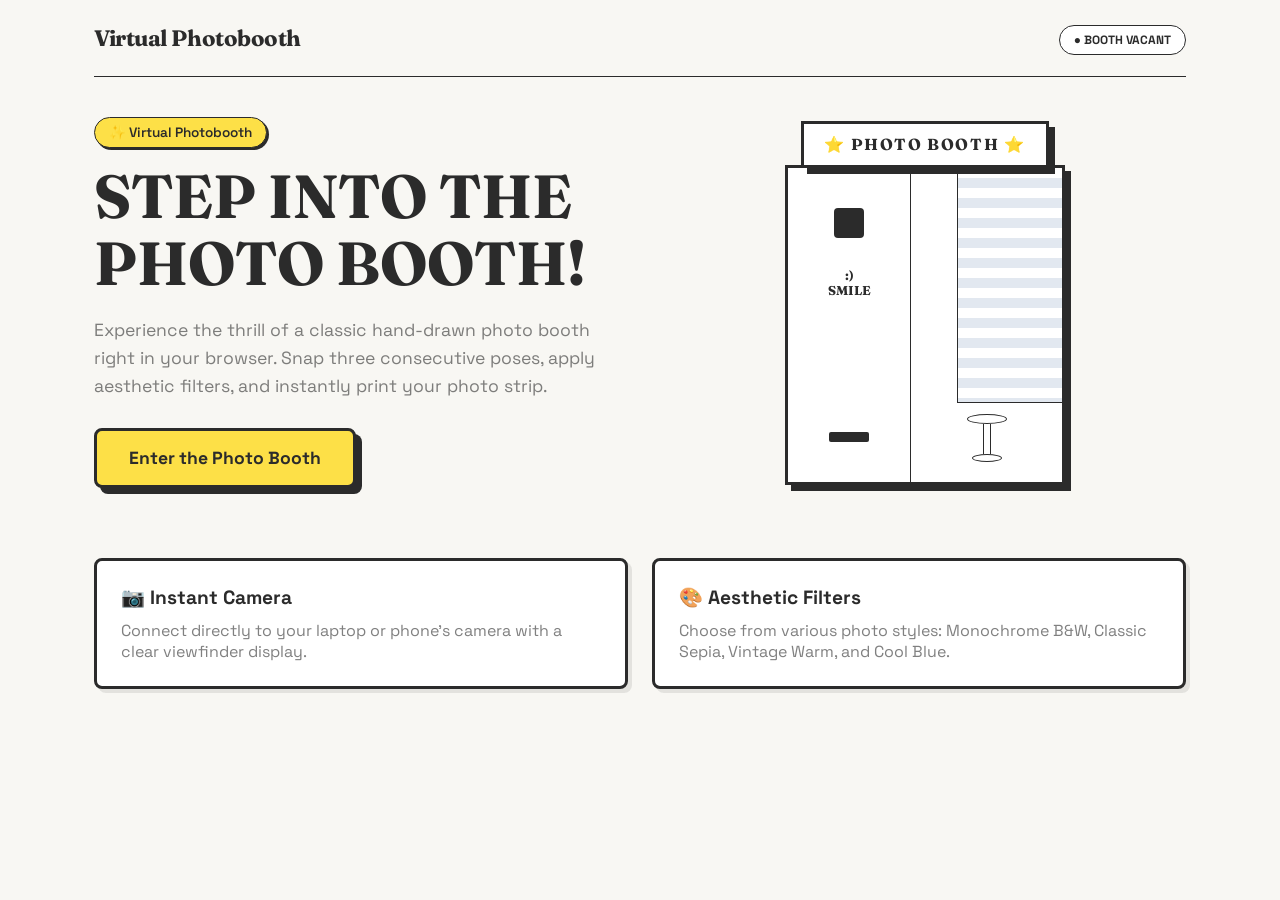
==== commit f22f44e5: "upate main" ====
--- a/index.html
+++ b/index.html
@@ -1,120 +1,203 @@
 <!DOCTYPE html>
-<html lang="id">
+<html lang="en">
 <head>
   <meta charset="UTF-8" />
   <meta name="viewport" content="width=device-width, initial-scale=1.0" />
-  <title>Photobooth Studio</title>
+  <title>Virtual Photobooth</title>
   
-  <!-- Google Fonts -->
   <link rel="preconnect" href="https://fonts.googleapis.com">
   <link rel="preconnect" href="https://fonts.gstatic.com" crossorigin>
   <link href="https://fonts.googleapis.com/css2?family=Fraunces:opsz,wght@9..144,400;600;700&family=Space+Grotesk:wght@400;500;600;700&display=swap" rel="stylesheet">
   
-  <link rel="stylesheet" href="style.css?v=2" />
+  <link rel="stylesheet" href="style.css" />
+  <style>
+    .shot-slot { position: relative; transition: transform 0.2s; cursor: pointer; }
+    .shot-slot:hover { transform: scale(1.05); }
+    
+    .remove-shot-btn {
+      position: absolute;
+      top: -8px;
+      right: -8px;
+      width: 20px;
+      height: 20px;
+      background: var(--accent-red);
+      color: #fff;
+      border: 2px solid var(--ink);
+      border-radius: 50%;
+      font-size: 12px;
+      font-weight: bold;
+      line-height: 1;
+      cursor: pointer;
+      display: none;
+      align-items: center;
+      justify-content: center;
+      padding: 0;
+      z-index: 10;
+    }
+    .remove-shot-btn:hover { background: #f87171; }
+    .shot-slot.has-image .remove-shot-btn { display: flex; }
+    
+    .view-shot-btn {
+      position: absolute;
+      top: -8px;
+      left: -8px;
+      width: 20px;
+      height: 20px;
+      background: var(--accent-blue);
+      color: var(--ink);
+      border: 2px solid var(--ink);
+      border-radius: 50%;
+      font-size: 10px;
+      font-weight: bold;
+      line-height: 1;
+      cursor: pointer;
+      display: none;
+      align-items: center;
+      justify-content: center;
+      padding: 0;
+      z-index: 10;
+    }
+    .view-shot-btn:hover { background: #7dd3fc; }
+    .shot-slot.has-image .view-shot-btn { display: flex; }
+
+    .camera__shots { flex-direction: row; justify-content: center; width: 100%; top: auto; bottom: 12px; right: auto; gap: 12px; z-index: 20;}
+    .shot-slot { width: 60px; height: 45px; }
+
+    /* Modal Styles */
+    .modal {
+      display: flex;
+      position: fixed;
+      z-index: 10000;
+      left: 0;
+      top: 0;
+      width: 100%;
+      height: 100%;
+      background-color: rgba(0, 0, 0, 0.85);
+      align-items: center;
+      justify-content: center;
+      opacity: 1;
+      transition: opacity 0.3s ease;
+    }
+    .modal.is-hidden {
+      display: none !important;
+      opacity: 0;
+    }
+    .modal-content {
+      position: relative;
+      max-width: 90%;
+      max-height: 90%;
+      animation: zoomIn 0.3s ease;
+    }
+    @keyframes zoomIn {
+      from { transform: scale(0.95); opacity: 0; }
+      to { transform: scale(1); opacity: 1; }
+    }
+    .modal-content img {
+      max-width: 100%;
+      max-height: 85vh;
+      border: 4px solid #fff;
+      border-radius: 8px;
+      box-shadow: 0 10px 25px rgba(0,0,0,0.5);
+    }
+    .close-modal {
+      position: absolute;
+      top: -16px;
+      right: -16px;
+      color: var(--ink);
+      background: #fff;
+      border-radius: 50%;
+      width: 32px;
+      height: 32px;
+      display: flex;
+      align-items: center;
+      justify-content: center;
+      font-size: 24px;
+      font-weight: bold;
+      cursor: pointer;
+      border: 2px solid var(--ink);
+      box-shadow: 2px 2px 0px var(--ink);
+      z-index: 10001;
+    }
+    .close-modal:hover {
+      background: var(--accent-red);
+      color: #fff;
+    }
+  </style>
 </head>
 <body>
 
-  <!-- Transisi Tirai (Curtain Overlay) -->
   <div id="curtainOverlay" class="curtain-overlay" aria-hidden="true">
     <div class="curtain-panel curtain-panel--left"></div>
     <div class="curtain-panel curtain-panel--right"></div>
   </div>
 
-  <!-- ===================================================================
-       1. LANDING PAGE VIEW
-       =================================================================== -->
   <main id="landingView" class="landing-view">
-    <!-- Navbar -->
     <nav class="landing-nav">
       <div class="landing-nav__brand">
-        <span class="logo-icon">🎞️</span>
-        <span class="logo-text">Photobooth Studio</span>
+        <span class="logo-text">Virtual Photobooth</span>
       </div>
       <div class="landing-nav__status">
         <span class="status-indicator status-indicator--vacant">● BOOTH VACANT</span>
       </div>
     </nav>
 
-    <!-- Hero Section -->
     <section class="hero">
       <div class="hero__content">
-        <div class="hero__badge">✨ Experience Vintage Online Photobooth </div>
-        <h1 class="hero__title">Step into the photo booth and capture your sweet moments!</h1>
+        <div class="hero__badge">✨ Virtual Photobooth</div>
+        <h1 class="hero__title">Step into the photo booth!</h1>
         <p class="hero__subtitle">
-          Experience the thrill of a classic retro photo booth right in your browser. Snap three consecutive poses, choose your countdown, customize the frame color, and add a sweet message to your photo strip.
+          Experience the thrill of a classic hand-drawn photo booth right in your browser. Snap three consecutive poses, apply aesthetic filters, and instantly print your photo strip.
         </p>
 
         <div class="hero__cta">
           <button id="enterBoothBtn" class="btn btn--cta">
-            <span class="btn-icon">🚪</span>
             <span>Enter the Photo Booth</span>
           </button>
         </div>
       </div>
 
-      <!-- Preview Graphical Booth Box -->
       <div class="hero__booth-graphic">
-        <div class="booth-box">
-          <div class="booth-box__top">
-            <span class="neon-sign">PHOTOBOOTH</span>
-          </div>
-          <div class="booth-box__curtains">
-            <div class="mini-curtain left"></div>
-            <div class="mini-screen">
-              <div class="flash-demo">⚡</div>
-              <p>Click the button to step inside</p>
-            </div>
-            <div class="mini-curtain right"></div>
-          </div>
-          <div class="booth-box__strip-sample">
-            <div class="sample-frame"></div>
-            <div class="sample-frame"></div>
-            <div class="sample-frame"></div>
+        <div class="booth-sketch">
+          <div class="booth-sketch__top">
+            <span class="sign-text">⭐ PHOTO BOOTH ⭐</span>
+          </div>
+          <div class="booth-sketch__body">
+            <div class="booth-sketch__panel">
+              <div class="camera-lens"></div>
+              <div class="smile-text">:) <br> SMILE</div>
+              <div class="photo-slot"></div>
+            </div>
+            <div class="booth-sketch__entrance">
+              <div class="striped-curtain"></div>
+              <div class="stool">
+                <div class="stool-seat"></div>
+                <div class="stool-leg"></div>
+                <div class="stool-base"></div>
+              </div>
+            </div>
           </div>
         </div>
       </div>
     </section>
 
-    <!-- Features Section -->
     <section class="features">
-      <h2 class="features__title">Why Choose Photobooth Studio?</h2>
       <div class="features__grid">
         <div class="feature-card">
-          <div class="feature-card__icon">📷</div>
-          <h3>Instant Camera</h3>
+          <h3>📷 Instant Camera</h3>
           <p>Connect directly to your laptop or phone's camera with a clear viewfinder display.</p>
         </div>
         <div class="feature-card">
-          <div class="feature-card__icon">🎨</div>
-          <h3>Aesthetic Filters</h3>
-          <p>Choose from various photo styles: Monochrome B&amp;W, Classic Sepia, Vintage Warm, and Cool Blue.</p>
-        </div>
-        <div class="feature-card">
-          <div class="feature-card__icon">✨</div>
-          <h3> Customize Your Strip</h3>
-          <p>Set 3, 5, or 10 second countdowns; choose a frame color; and add your own caption and date.</p>
+          <h3>🎨 Aesthetic Filters</h3>
+          <p>Choose from various photo styles: Monochrome B&W, Classic Sepia, Vintage Warm, and Cool Blue.</p>
         </div>
       </div>
     </section>
-
-    <footer class="landing-footer">
-      <p>Photobooth Studio Online &copy; Prototype Project Kapita Selekta Komputasi</p>
-    </footer>
   </main>
 
-  <!-- ===================================================================
-       2. BOOTH VIEW
-       =================================================================== -->
   <div id="boothView" class="kiosk is-hidden">
-
-    <!-- Header Bilik -->
     <header class="kiosk__header">
       <div class="kiosk__brand">
-        <div class="booth-status-bar">
-          <span class="status-indicator status-indicator--inuse">🔴 BOOTH IN USE</span>
-          <span class="booth-number">Booth #01</span>
-        </div>
-        <h1 class="kiosk__title">Digital Photo Studio </h1>
+        <h1 class="kiosk__title">Virtual Photobooth</h1>
       </div>
       <button id="exitBoothBtn" class="btn btn--ghost exit-btn">
         <span>🚪 Exit Booth</span>
@@ -122,19 +205,14 @@
     </header>
 
     <div class="kiosk__body">
-
-      <!-- Unit Kamera / Viewfinder -->
-      <section class="camera" aria-label="Unit Kamera">
-        <div class="camera__sprockets camera__sprockets--top" aria-hidden="true"></div>
-
+      <section class="camera" aria-label="Camera Unit">
         <div class="camera__stage">
           <video id="video" class="camera__feed" autoplay playsinline muted></video>
           <canvas id="captureCanvas" class="is-hidden"></canvas>
 
           <div id="cameraMessage" class="camera__message">
             <div class="camera__message-content">
-              <span class="camera__icon">📷</span>
-              <p id="cameraMessageText">Camera is not active. Click the button below to activate it.</p>
+              <p id="cameraMessageText">Camera is not active. Click below.</p>
               <button id="startBtn" class="btn btn--primary">Activate Camera</button>
             </div>
           </div>
@@ -142,21 +220,28 @@
           <div id="countdown" class="camera__countdown" aria-live="polite"></div>
           <div id="flash" class="camera__flash" aria-hidden="true"></div>
 
-          <!-- Indicator / Live Thumbnails -->
           <div class="camera__shots" id="shotIndicator">
-            <div class="shot-slot" data-shot="0"><span class="shot-number">1</span></div>
-            <div class="shot-slot" data-shot="1"><span class="shot-number">2</span></div>
-            <div class="shot-slot" data-shot="2"><span class="shot-number">3</span></div>
-          </div>
-        </div>
-
-        <div class="camera__sprockets camera__sprockets--bottom" aria-hidden="true"></div>
-
-        <!-- Kontrol Kamera -->
+            <div class="shot-slot" data-shot="0" title="Click to select">
+              <span class="shot-number">1</span>
+              <button class="view-shot-btn" aria-label="View photo 1">🔍</button>
+              <button class="remove-shot-btn" aria-label="Remove photo 1">×</button>
+            </div>
+            <div class="shot-slot" data-shot="1" title="Click to select">
+              <span class="shot-number">2</span>
+              <button class="view-shot-btn" aria-label="View photo 2">🔍</button>
+              <button class="remove-shot-btn" aria-label="Remove photo 2">×</button>
+            </div>
+            <div class="shot-slot" data-shot="2" title="Click to select">
+              <span class="shot-number">3</span>
+              <button class="view-shot-btn" aria-label="View photo 3">🔍</button>
+              <button class="remove-shot-btn" aria-label="Remove photo 3">×</button>
+            </div>
+          </div>
+        </div>
+
         <div class="camera__controls">
           <div class="control-group">
-            <label class="control-label">Pilih Filter Foto:</label>
-            <div class="filters" role="group" aria-label="Pilih filter foto">
+            <div class="filters" role="group">
               <button class="filter" data-filter="none" aria-pressed="true">Normal</button>
               <button class="filter" data-filter="bw">B&W</button>
               <button class="filter" data-filter="sepia">Sepia</button>
@@ -165,80 +250,54 @@
             </div>
           </div>
 
-          <!-- Fitur baru: pilih hitung mundur untuk setiap foto -->
-          <div class="control-group countdown-setting">
-            <label class="control-label" for="countdownSelect">Countdown per Photo:</label>
-            <select id="countdownSelect" class="control-select">
-              <option value="3" selected>3 seconds</option>
-              <option value="5">5 seconds</option>
-              <option value="10">10 seconds</option>
-            </select>
-          </div>
-
-          <!-- Tombol Shutter -->
-          <button id="shutterBtn" class="shutter" disabled aria-label="Start Photo (3 Sessions)">
+          <button id="shutterBtn" class="shutter" disabled aria-label="Start Photo">
             <span class="shutter__ring"></span>
           </button>
-
-          <p class="camera__hint" id="hint">Press the red button to start the 3-session photo countdown.</p>
+          <p class="camera__hint" id="hint">Press the red button to take a photo.</p>
+
+          <button id="buildStripBtn" class="btn btn--primary is-hidden" style="margin-top: 12px; margin-bottom: 12px; width: 100%;">Build Photo Strip</button>
+
+          <div class="upload-section" style="margin-top: 12px; padding-top: 16px; border-top: 2px dashed var(--ink-light); width: 100%; text-align: center;">
+            <p style="font-size: 0.85rem; font-weight: 600; margin: 0 0 10px;">Or use photos from gallery:</p>
+            <button id="uploadBtn" class="btn btn--secondary" style="width: 100%;">📁 Upload Photo(s)</button>
+            <input type="file" id="uploadInput" accept="image/*" multiple class="is-hidden">
+          </div>
         </div>
       </section>
 
-      <!-- Preview Hasil Foto -->
-      <section class="strip-section" aria-label="Photo Strip Results">
-        <h2 class="section-title">Photo Strip Results</h2>
-
-        <!-- Pilihan Warna Frame -->
+      <section class="strip-section">
         <div class="color-picker-wrapper">
-          <label class="control-label">Frame Color:</label>
           <div class="color-picker" id="colorPicker">
-            <button type="button" class="color-btn is-active" data-color="#fdf6ec" title="Classic Cream" aria-label="Classic Cream" aria-pressed="true" style="background: #fdf6ec;"></button>
-            <button type="button" class="color-btn" data-color="#ffffff" title="Pure White" aria-label="Pure White" aria-pressed="false" style="background: #ffffff;"></button>
-            <button type="button" class="color-btn" data-color="#1f1b24" title="Dark Charcoal" aria-label="Dark Charcoal" aria-pressed="false" style="background: #1f1b24;"></button>
-            <button type="button" class="color-btn" data-color="#fce7f3" title="Pastel Pink" aria-label="Pastel Pink" aria-pressed="false" style="background: #fce7f3;"></button>
-            <button type="button" class="color-btn" data-color="#e0f2fe" title="Pastel Blue" aria-label="Pastel Blue" aria-pressed="false" style="background: #e0f2fe;"></button>
-            <label class="color-custom" title="Pilih warna frame sendiri">
-              <span class="visually-hidden">Custom Frame Color</span>
-              <input id="customFrameColor" type="color" value="#fdf6ec" aria-label="Custom Frame Color" />
-              <span class="color-custom__icon" aria-hidden="true">+</span>
-            </label>
-          </div>
-        </div>
-
-        <!-- Fitur baru: teks dan opsi tanggal pada hasil strip -->
-        <div class="strip-settings">
-          <label class="control-label" for="stripCaption">Your Caption:</label>
-          <input id="stripCaption" class="strip-settings__input" type="text"
-                 value="PHOTOBOOTH STUDIO" maxlength="35"
-                 placeholder="e.g. Our Memories" autocomplete="off" />
-          <label class="strip-settings__checkbox">
-            <input id="showDate" type="checkbox" checked />
-            <span>Show date on photo strip</span>
-          </label>
-          <p class="strip-settings__hint">Frame color, caption, and date also appear in the downloaded PNG.</p>
+            <button class="color-btn is-active" data-color="#f8f7f3" style="background: #f8f7f3;"></button>
+            <button class="color-btn" data-color="#ffffff" style="background: #ffffff;"></button>
+            <button class="color-btn" data-color="#2b2b2b" style="background: #2b2b2b;"></button>
+          </div>
         </div>
 
         <div class="strip__paper" id="stripPaper">
           <div class="strip__empty" id="stripEmpty">
             <div class="empty-icon">🖼️</div>
-            <p>Your photo strip results will appear here after you finish taking photos.</p>
+            <p>Your photo strip results will appear here.</p>
           </div>
           <canvas id="stripCanvas" class="strip__canvas is-hidden"></canvas>
         </div>
 
         <div class="strip__actions">
-          <button id="downloadBtn" class="btn btn--secondary" disabled>💾 Download Strip</button>
-          <button id="retakeBtn" class="btn btn--ghost" disabled>🔄 Retake Photos </button>
+          <button id="downloadBtn" class="btn btn--secondary" disabled>💾 Download</button>
+          <button id="retakeBtn" class="btn btn--ghost" disabled>🔄 Retake All</button>
         </div>
       </section>
-
     </div>
-
-    <footer class="kiosk__footer">
-      <p>Photobooth Web App Studio &copy; Prototype Project Kapita Selekta Komputasi</p>
-    </footer>
   </div>
 
-  <script src="script.js?v=2"></script>
+  <!-- Modal for Photo Preview -->
+  <div id="photoModal" class="modal is-hidden">
+    <div class="modal-content">
+      <span class="close-modal" id="closeModalBtn">&times;</span>
+      <img id="modalImage" src="" alt="Enlarged Photo">
+    </div>
+  </div>
+
+  <script src="script.js"></script>
 </body>
 </html>
--- a/style.css
+++ b/style.css
@@ -1,880 +1,140 @@
-/* ==========================================================================
-   Design Tokens & Modern Styling
-   ========================================================================== */
 :root {
-  --ink: #0f0d13;
-  --ink-soft: #1d1824;
-  --paper: #fdf6ec;
-  --paper-shadow: rgba(0, 0, 0, 0.5);
-  --accent-gold: #ffc857;
-  --accent-gold-hover: #e0ac3d;
-  --velvet-red: #8b1518;
-  --velvet-dark: #5c0d10;
-  --teal: #3e7c7b;
-  --teal-dark: #2c5958;
-  --red: #e4572e;
-  --red-hover: #c43f18;
-  --line: rgba(253, 246, 236, 0.12);
+  --bg-paper: #f8f7f3;
+  --ink: #2b2b2b;
+  --ink-light: rgba(43, 43, 43, 0.6);
+  --paper-box: #ffffff;
+  --accent-yellow: #fde047;
+  --accent-yellow-hover: #facc15;
+  --accent-blue: #bae6fd;
+  --accent-red: #fca5a5;
+  
+  --line-thick: 3px solid var(--ink);
+  --line-thin: 1.5px solid var(--ink);
+  --shadow-sketch: 6px 6px 0px var(--ink);
 
   --font-display: "Fraunces", Georgia, serif;
   --font-ui: "Space Grotesk", sans-serif;
-
-  --radius-stage: 16px;
-  --radius-btn: 999px;
-  --transition-normal: 300ms cubic-bezier(0.4, 0, 0.2, 1);
+  --radius-sketch: 8px;
 }
 
-* {
-  box-sizing: border-box;
-}
+* { box-sizing: border-box; }
 
 html, body {
-  margin: 0;
-  padding: 0;
-  background: var(--ink);
-  color: var(--paper);
+  margin: 0; padding: 0;
+  background: var(--bg-paper); color: var(--ink);
   font-family: var(--font-ui);
-  min-height: 100vh;
-  overflow-x: hidden;
+  min-height: 100vh; overflow-x: hidden;
   -webkit-font-smoothing: antialiased;
 }
 
-.is-hidden {
-  display: none !important;
+.is-hidden { display: none !important; }
+
+/* Transisi Tirai Motif Garis */
+.curtain-overlay { position: fixed; inset: 0; z-index: 9999; display: flex; pointer-events: none; }
+.curtain-panel {
+  width: 50%; height: 100%;
+  background: repeating-linear-gradient(90deg, #fff, #fff 20px, #e2e8f0 20px, #e2e8f0 40px);
+  border: var(--line-thick); transition: transform 900ms cubic-bezier(0.77, 0, 0.175, 1);
 }
+.curtain-panel--left { transform: translateX(-100%); border-right-width: 4px; }
+.curtain-panel--right { transform: translateX(100%); border-left-width: 4px; }
+.curtain-overlay.is-closing .curtain-panel--left,
+.curtain-overlay.is-closing .curtain-panel--right { transform: translateX(0); pointer-events: all; }
 
-/* ==========================================================================
-   Animasi Tirai Beludru Transisi (Curtain Effect)
-   ========================================================================== */
-.curtain-overlay {
-  position: fixed;
-  inset: 0;
-  z-index: 9999;
-  display: flex;
-  pointer-events: none;
-}
+/* Landing View */
+.landing-view { max-width: 1140px; margin: 0 auto; padding: 24px 24px 60px; }
+.landing-nav { display: flex; justify-content: space-between; align-items: center; padding-bottom: 24px; border-bottom: var(--line-thin); margin-bottom: 40px; }
+.landing-nav__brand { font-family: var(--font-display); font-weight: 700; font-size: 1.4rem; letter-spacing: -0.02em; }
+.status-indicator { font-size: 0.75rem; font-weight: 700; padding: 6px 14px; border: var(--line-thin); border-radius: 99px; background: var(--paper-box); }
 
-.curtain-panel {
-  width: 50%;
-  height: 100%;
-  background: linear-gradient(90deg, var(--velvet-dark), var(--velvet-red), var(--velvet-dark));
-  box-shadow: inset 0 0 50px rgba(0, 0, 0, 0.8);
-  transition: transform 900ms cubic-bezier(0.77, 0, 0.175, 1);
-}
+.hero { display: grid; grid-template-columns: 1fr 1fr; gap: 48px; align-items: center; margin-bottom: 70px; }
+@media (max-width: 880px) { .hero { grid-template-columns: 1fr; text-align: center; } }
 
-.curtain-panel--left {
-  transform: translateX(-100%);
-  border-right: 3px solid var(--accent-gold);
-}
+.hero__badge { display: inline-block; font-size: 0.85rem; font-weight: 600; background: var(--accent-yellow); padding: 6px 14px; border: var(--line-thin); border-radius: 99px; margin-bottom: 16px; box-shadow: 2px 2px 0px var(--ink); }
+.hero__title { font-family: var(--font-display); font-size: clamp(2.4rem, 5vw, 3.8rem); line-height: 1.1; margin: 0 0 18px; text-transform: uppercase; }
+.hero__subtitle { font-size: 1.1rem; color: var(--ink-light); line-height: 1.6; margin: 0 0 28px; }
 
-.curtain-panel--right {
-  transform: translateX(100%);
-  border-left: 3px solid var(--accent-gold);
-}
+/* Booth Sketch Graphic */
+.hero__booth-graphic { display: flex; justify-content: center; }
+.booth-sketch { width: 280px; display: flex; flex-direction: column; align-items: center; }
+.booth-sketch__top { background: var(--paper-box); border: var(--line-thick); padding: 10px 20px; margin-bottom: -3px; z-index: 2; box-shadow: var(--shadow-sketch); }
+.sign-text { font-family: var(--font-display); font-weight: 700; letter-spacing: 0.1em; }
+.booth-sketch__body { display: flex; width: 100%; height: 320px; border: var(--line-thick); background: var(--paper-box); box-shadow: var(--shadow-sketch); }
+.booth-sketch__panel { width: 45%; border-right: var(--line-thin); display: flex; flex-direction: column; align-items: center; padding-top: 40px; }
+.camera-lens { width: 30px; height: 30px; background: var(--ink); border-radius: 4px; margin-bottom: 30px; }
+.smile-text { text-align: center; font-family: var(--font-display); font-size: 0.8rem; font-weight: 700; line-height: 1.2; }
+.photo-slot { margin-top: auto; margin-bottom: 40px; width: 40px; height: 10px; background: var(--ink); border-radius: 2px; }
+.booth-sketch__entrance { width: 55%; position: relative; display: flex; flex-direction: column; justify-content: flex-end; align-items: center; padding-bottom: 20px; }
+.striped-curtain { position: absolute; top: 0; right: 0; width: 70%; height: 75%; background: repeating-linear-gradient(180deg, #fff, #fff 10px, #e2e8f0 10px, #e2e8f0 20px); border-left: var(--line-thin); border-bottom: var(--line-thin); }
+.stool { display: flex; flex-direction: column; align-items: center; z-index: 2; }
+.stool-seat { width: 40px; height: 10px; border: var(--line-thin); border-radius: 50%; background: #fff; }
+.stool-leg { width: 8px; height: 30px; border-left: var(--line-thin); border-right: var(--line-thin); background: #fff; }
+.stool-base { width: 30px; height: 8px; border: var(--line-thin); border-radius: 50%; background: #fff; }
 
-/* Kapan tirai menutup saat transisi */
-.curtain-overlay.is-closing .curtain-panel--left,
-.curtain-overlay.is-closing .curtain-panel--right {
-  transform: translateX(0);
-  pointer-events: all;
-}
+.features__grid { display: grid; grid-template-columns: repeat(auto-fit, minmax(260px, 1fr)); gap: 24px; }
+.feature-card { background: var(--paper-box); padding: 24px; border: var(--line-thick); border-radius: var(--radius-sketch); box-shadow: 4px 4px 0px rgba(43, 43, 43, 0.1); }
+.feature-card h3 { margin: 0 0 10px; font-size: 1.2rem; }
+.feature-card p { margin: 0; color: var(--ink-light); }
 
-/* ==========================================================================
-   1. LANDING PAGE STYLES
-   ========================================================================== */
-.landing-view {
-  max-width: 1140px;
-  margin: 0 auto;
-  padding: 24px 24px 60px;
-}
+/* Booth Kiosk View */
+.kiosk { max-width: 1100px; margin: 0 auto; padding: 24px 20px; }
+.kiosk__header { display: flex; justify-content: space-between; align-items: center; margin-bottom: 24px; border-bottom: var(--line-thin); padding-bottom: 16px; }
+.kiosk__title { font-family: var(--font-display); font-weight: 700; font-size: 2rem; margin: 0; }
+.kiosk__body { display: grid; grid-template-columns: 1.25fr 1fr; gap: 36px; align-items: start; }
+@media (max-width: 860px) { .kiosk__body { grid-template-columns: 1fr; } }
 
-.landing-nav {
-  display: flex;
-  justify-content: space-between;
-  align-items: center;
-  padding-bottom: 24px;
-  border-bottom: 1px solid var(--line);
-  margin-bottom: 40px;
-}
-
-.landing-nav__brand {
-  display: flex;
-  align-items: center;
-  gap: 10px;
-  font-family: var(--font-display);
-  font-weight: 700;
-  font-size: 1.4rem;
-}
-
-.status-indicator {
-  font-size: 0.75rem;
-  font-weight: 700;
-  padding: 6px 14px;
-  border-radius: var(--radius-btn);
-  letter-spacing: 0.05em;
-}
-
-.status-indicator--vacant {
-  background: rgba(46, 204, 113, 0.15);
-  color: #2ecc71;
-  border: 1px solid rgba(46, 204, 113, 0.3);
-}
-
-.status-indicator--inuse {
-  background: rgba(228, 87, 46, 0.15);
-  color: var(--red);
-  border: 1px solid rgba(228, 87, 46, 0.3);
-}
-
-/* Hero Section */
-.hero {
-  display: grid;
-  grid-template-columns: 1.1fr 0.9fr;
-  gap: 48px;
-  align-items: center;
-  margin-bottom: 70px;
-}
-
-@media (max-width: 880px) {
-  .hero {
-    grid-template-columns: 1fr;
-    text-align: center;
-  }
-}
-
-.hero__badge {
-  display: inline-block;
-  font-size: 0.85rem;
-  color: var(--accent-gold);
-  background: rgba(255, 200, 87, 0.1);
-  padding: 6px 14px;
-  border-radius: var(--radius-btn);
-  margin-bottom: 16px;
-}
-
-.hero__title {
-  font-family: var(--font-display);
-  font-size: clamp(2.4rem, 5vw, 3.8rem);
-  line-height: 1.1;
-  margin: 0 0 18px;
-  letter-spacing: -0.02em;
-}
-
-.hero__subtitle {
-  font-size: 1.1rem;
-  color: rgba(253, 246, 236, 0.75);
-  line-height: 1.6;
-  margin: 0 0 28px;
-}
-
-.hero__cta {
-  margin-bottom: 24px;
-}
-
-.btn--cta {
-  font-size: 1.15rem;
-  padding: 16px 36px;
-  background: var(--accent-gold);
-  color: var(--ink);
-  box-shadow: 0 10px 30px rgba(255, 200, 87, 0.3);
-}
-
-.btn--cta:hover {
-  background: var(--accent-gold-hover);
-  transform: translateY(-2px);
-  box-shadow: 0 15px 35px rgba(255, 200, 87, 0.4);
-}
-
-.hero__highlights {
-  list-style: none;
-  padding: 0;
-  margin: 0;
-  display: flex;
-  gap: 18px;
-  font-size: 0.85rem;
-  color: rgba(253, 246, 236, 0.6);
-}
-
-@media (max-width: 880px) {
-  .hero__highlights {
-    justify-content: center;
-    flex-wrap: wrap;
-  }
-}
-
-/* Graphic Booth Frame di Landing */
-.hero__booth-graphic {
-  display: flex;
-  justify-content: center;
-}
-
-.booth-box {
-  width: 280px;
-  background: var(--ink-soft);
-  border: 3px solid var(--accent-gold);
-  border-radius: 16px;
-  padding: 16px;
-  box-shadow: 0 20px 50px rgba(0, 0, 0, 0.8);
-  position: relative;
-}
-
-.booth-box__top {
-  text-align: center;
-  background: #000;
-  padding: 8px;
-  border-radius: 8px;
-  margin-bottom: 12px;
-}
-
-.neon-sign {
-  font-family: var(--font-display);
-  font-weight: 700;
-  color: var(--accent-gold);
-  letter-spacing: 0.15em;
-  text-shadow: 0 0 8px var(--accent-gold);
-}
-
-.booth-box__curtains {
-  height: 200px;
-  background: #000;
-  border-radius: 8px;
-  position: relative;
-  display: flex;
-  align-items: center;
-  justify-content: center;
-  overflow: hidden;
-}
-
-.mini-curtain {
-  position: absolute;
-  top: 0;
-  bottom: 0;
-  width: 35%;
-  background: linear-gradient(90deg, var(--velvet-dark), var(--velvet-red));
-}
-.mini-curtain.left { left: 0; }
-.mini-curtain.right { right: 0; background: linear-gradient(270deg, var(--velvet-dark), var(--velvet-red)); }
-
-.mini-screen {
-  text-align: center;
-  padding: 10px;
-  z-index: 2;
-}
-
-.mini-screen p {
-  font-size: 0.8rem;
-  color: rgba(255, 255, 255, 0.7);
-  margin: 6px 0 0;
-}
-
-.flash-demo {
-  font-size: 2rem;
-  animation: pulseFlash 2s infinite;
-}
-
-@keyframes pulseFlash {
-  0%, 100% { opacity: 0.3; transform: scale(0.9); }
-  50% { opacity: 1; transform: scale(1.1); }
-}
-
-/* Features Section */
-.features {
-  padding-top: 40px;
-  border-top: 1px solid var(--line);
-}
-
-.features__title {
-  font-family: var(--font-display);
-  font-size: 1.8rem;
-  text-align: center;
-  margin-bottom: 36px;
-}
-
-.features__grid {
-  display: grid;
-  grid-template-columns: repeat(auto-fit, minmax(260px, 1fr));
-  gap: 24px;
-}
-
-.feature-card {
-  background: var(--ink-soft);
-  padding: 24px;
-  border-radius: 16px;
-  border: 1px solid var(--line);
-}
-
-.feature-card__icon {
-  font-size: 2.2rem;
-  margin-bottom: 12px;
-}
-
-.feature-card h3 {
-  margin: 0 0 8px;
-  font-size: 1.1rem;
-}
-
-.feature-card p {
-  margin: 0;
-  font-size: 0.9rem;
-  color: rgba(253, 246, 236, 0.65);
-  line-height: 1.5;
-}
-
-.landing-footer {
-  text-align: center;
-  margin-top: 60px;
-  padding-top: 24px;
-  border-top: 1px solid var(--line);
-  font-size: 0.85rem;
-  color: rgba(253, 246, 236, 0.4);
-}
-
-/* ==========================================================================
-   2. BOOTH KIOSK VIEW STYLES
-   ========================================================================== */
-.kiosk {
-  max-width: 1100px;
-  margin: 0 auto;
-  padding: 24px 20px;
-}
-
-.kiosk__header {
-  display: flex;
-  justify-content: space-between;
-  align-items: center;
-  margin-bottom: 24px;
-  border-bottom: 1px solid var(--line);
-  padding-bottom: 16px;
-}
-
-.booth-status-bar {
-  display: flex;
-  align-items: center;
-  gap: 12px;
-  margin-bottom: 6px;
-}
-
-.booth-number {
-  font-size: 0.8rem;
-  color: rgba(253, 246, 236, 0.5);
-  text-transform: uppercase;
-}
-
-.kiosk__title {
-  font-family: var(--font-display);
-  font-weight: 700;
-  font-size: clamp(1.8rem, 4vw, 2.8rem);
-  margin: 0;
-  letter-spacing: -0.02em;
-}
-
-.exit-btn {
-  padding: 10px 18px;
-  font-size: 0.85rem;
-}
-
-.kiosk__body {
-  display: grid;
-  grid-template-columns: 1.25fr 1fr;
-  gap: 36px;
-  align-items: start;
-}
-
-@media (max-width: 860px) {
-  .kiosk__body {
-    grid-template-columns: 1fr;
-  }
-}
-
-/* Camera Unit */
-.camera {
-  background: var(--ink-soft);
-  border-radius: 24px;
-  padding: 20px;
-  border: 1px solid var(--line);
-  box-shadow: 0 25px 50px -12px rgba(0, 0, 0, 0.7);
-}
-
-.camera__sprockets {
-  height: 16px;
-  background-image: radial-gradient(circle, var(--ink) 40%, transparent 41%);
-  background-size: 22px 16px;
-  background-repeat: repeat-x;
-  background-position: center;
-  opacity: 0.8;
-}
-
-.camera__stage {
-  position: relative;
-  margin: 12px 0;
-  border-radius: var(--radius-stage);
-  overflow: hidden;
-  aspect-ratio: 4 / 3;
-  background: #000;
-}
-
-.camera__feed {
-  width: 100%;
-  height: 100%;
-  object-fit: cover;
-  transform: scaleX(-1);
-  display: block;
-}
-
-/* Camera Filters */
+.camera { background: var(--paper-box); border-radius: var(--radius-sketch); padding: 20px; border: var(--line-thick); box-shadow: var(--shadow-sketch); }
+.camera__stage { position: relative; margin: 12px 0; border: var(--line-thin); border-radius: 4px; overflow: hidden; aspect-ratio: 4 / 3; background: #e2e8f0; }
+.camera__feed { width: 100%; height: 100%; object-fit: cover; transform: scaleX(-1); display: block; }
 .camera__feed.f-bw { filter: grayscale(1) contrast(1.1); }
 .camera__feed.f-sepia { filter: sepia(0.8) saturate(1.2) contrast(1.05); }
 .camera__feed.f-vintage { filter: sepia(0.4) saturate(1.3) contrast(1.15) brightness(1.05) hue-rotate(-10deg); }
 .camera__feed.f-cool { filter: saturate(1.1) contrast(1.05) hue-rotate(140deg) brightness(1.02); }
 
-.camera__message {
-  position: absolute;
-  inset: 0;
-  background: #0a080d;
-  display: flex;
-  align-items: center;
-  justify-content: center;
-  text-align: center;
-  padding: 24px;
-  z-index: 10;
-}
+.camera__message { position: absolute; inset: 0; background: rgba(255,255,255,0.95); display: flex; align-items: center; justify-content: center; text-align: center; padding: 24px; z-index: 10; }
+.camera__countdown { position: absolute; inset: 0; display: flex; align-items: center; justify-content: center; font-family: var(--font-display); font-weight: 700; font-size: 8rem; color: var(--ink); text-shadow: 4px 4px 0px #fff; opacity: 0; z-index: 5; }
+.camera__countdown.is-active { animation: pulseCountdown 0.9s ease-out; }
+@keyframes pulseCountdown { 0% { opacity: 0; transform: scale(0.5); } 25% { opacity: 1; transform: scale(1.1); } 50% { transform: scale(1); opacity: 1; } 100% { opacity: 0; transform: scale(0.9); } }
 
-.camera__icon {
-  font-size: 2.8rem;
-  display: block;
-  margin-bottom: 12px;
-}
+.camera__flash { position: absolute; inset: 0; background: #fff; opacity: 0; pointer-events: none; z-index: 6; }
+.camera__flash.is-flashing { animation: flashSnap 300ms ease-out; }
+@keyframes flashSnap { 0% { opacity: 0.95; } 100% { opacity: 0; } }
 
-.camera__message p {
-  margin: 0 0 16px;
-  color: rgba(253, 246, 236, 0.75);
-  font-size: 0.95rem;
-}
+/* Shot Slots */
+.camera__shots { position: absolute; top: 12px; right: 12px; display: flex; flex-direction: column; gap: 8px; z-index: 4; }
+.shot-slot { width: 44px; height: 33px; border-radius: 4px; background: #fff; border: 2px solid var(--ink); display: flex; align-items: center; justify-content: center; background-size: cover; background-position: center; }
+.shot-slot.is-active { border-color: var(--accent-yellow); box-shadow: 0 0 0 2px var(--ink); }
+.shot-slot.has-image .shot-number { display: none; }
+.shot-number { font-size: 0.75rem; font-weight: bold; color: var(--ink); }
 
-.camera__countdown {
-  position: absolute;
-  inset: 0;
-  display: flex;
-  align-items: center;
-  justify-content: center;
-  font-family: var(--font-display);
-  font-weight: 700;
-  font-size: clamp(5rem, 15vw, 8rem);
-  color: #fff;
-  text-shadow: 0 10px 30px rgba(0, 0, 0, 0.8);
-  pointer-events: none;
-  opacity: 0;
-  z-index: 5;
-}
+/* Buttons & Controls */
+.camera__controls { display: flex; flex-direction: column; align-items: center; margin-top: 16px; }
+.filters { display: flex; flex-wrap: wrap; gap: 8px; justify-content: center; }
+.filter { font-family: var(--font-ui); font-size: 0.8rem; padding: 6px 12px; border-radius: 4px; border: var(--line-thin); background: #fff; color: var(--ink); cursor: pointer; transition: all 0.2s; box-shadow: 2px 2px 0px var(--ink); }
+.filter[aria-pressed="true"] { background: var(--ink); color: #fff; box-shadow: 0px 0px 0px var(--ink); transform: translate(2px, 2px); }
 
-.camera__countdown.is-active {
-  animation: pulseCountdown 0.9s ease-out;
-}
+.shutter { width: 76px; height: 76px; border-radius: 50%; background: var(--accent-red); border: var(--line-thick); box-shadow: 4px 4px 0px var(--ink); cursor: pointer; display: grid; place-items: center; transition: transform 150ms ease; margin: 20px 0 10px; }
+.shutter:disabled { opacity: 0.5; cursor: not-allowed; }
+.shutter:active:not(:disabled) { transform: translate(4px, 4px); box-shadow: 0px 0px 0px var(--ink); }
+.shutter__ring { width: 50px; height: 50px; border-radius: 50%; border: 2px dashed var(--ink); }
+.camera__hint { font-size: 0.85rem; font-weight: 500; }
 
-@keyframes pulseCountdown {
-  0% { opacity: 0; transform: scale(0.5); }
-  25% { opacity: 1; transform: scale(1.1); }
-  50% { transform: scale(1); opacity: 1; }
-  100% { opacity: 0; transform: scale(0.9); }
-}
+.btn { font-family: var(--font-ui); font-size: 0.9rem; padding: 12px 20px; border-radius: var(--radius-sketch); border: var(--line-thick); cursor: pointer; font-weight: 700; transition: all 0.2s; box-shadow: 3px 3px 0px var(--ink); background: #fff; color: var(--ink); }
+.btn:active:not(:disabled) { transform: translate(3px, 3px); box-shadow: 0px 0px 0px var(--ink); }
+.btn:disabled { opacity: 0.5; }
+.btn--cta { background: var(--accent-yellow); font-size: 1.1rem; padding: 16px 32px; box-shadow: var(--shadow-sketch); }
+.btn--primary { background: var(--accent-yellow); }
+.btn--secondary { background: var(--accent-blue); }
 
-.camera__flash {
-  position: absolute;
-  inset: 0;
-  background: #fff;
-  opacity: 0;
-  pointer-events: none;
-  z-index: 6;
-}
+/* Strip Area */
+.strip-section { display: flex; flex-direction: column; align-items: center; }
+.color-picker-wrapper { margin-bottom: 16px; }
+.color-picker { display: flex; gap: 10px; }
+.color-btn { width: 28px; height: 28px; border-radius: 50%; border: var(--line-thin); cursor: pointer; }
+.color-btn.is-active { border-width: 3px; transform: scale(1.1); box-shadow: 2px 2px 0px var(--ink); }
 
-.camera__flash.is-flashing {
-  animation: flashSnap 300ms ease-out;
-}
-
-@keyframes flashSnap {
-  0% { opacity: 0.95; }
-  100% { opacity: 0; }
-}
-
-/* Shot Slots / Live Thumbnails */
-.camera__shots {
-  position: absolute;
-  top: 12px;
-  right: 12px;
-  display: flex;
-  flex-direction: column;
-  gap: 8px;
-  z-index: 4;
-}
-
-.shot-slot {
-  width: 44px;
-  height: 33px;
-  border-radius: 6px;
-  background: rgba(0, 0, 0, 0.5);
-  border: 1.5px solid rgba(255, 255, 255, 0.4);
-  overflow: hidden;
-  display: flex;
-  align-items: center;
-  justify-content: center;
-  background-size: cover;
-  background-position: center;
-}
-
-.shot-slot.is-active {
-  border-color: var(--accent-gold);
-  box-shadow: 0 0 8px var(--accent-gold);
-}
-
-.shot-slot.has-image .shot-number {
-  display: none;
-}
-
-.shot-number {
-  font-size: 0.75rem;
-  font-weight: bold;
-  color: #fff;
-}
-
-/* Controls */
-.camera__controls {
-  padding-top: 12px;
-  display: flex;
-  flex-direction: column;
-  align-items: center;
-  gap: 16px;
-}
-
-.control-group {
-  width: 100%;
-  text-align: center;
-}
-
-.control-label {
-  display: block;
-  font-size: 0.8rem;
-  color: rgba(253, 246, 236, 0.6);
-  margin-bottom: 8px;
-  text-transform: uppercase;
-  letter-spacing: 0.05em;
-}
-
-.filters {
-  display: flex;
-  flex-wrap: wrap;
-  gap: 6px;
-  justify-content: center;
-}
-
-.filter {
-  font-family: var(--font-ui);
-  font-size: 0.8rem;
-  padding: 6px 12px;
-  border-radius: var(--radius-btn);
-  border: 1px solid var(--line);
-  background: transparent;
-  color: rgba(253, 246, 236, 0.8);
-  cursor: pointer;
-  transition: all var(--transition-normal);
-}
-
-.filter:hover {
-  border-color: var(--accent-gold);
-  color: #fff;
-}
-
-.filter[aria-pressed="true"] {
-  background: var(--accent-gold);
-  border-color: var(--accent-gold);
-  color: var(--ink);
-  font-weight: 600;
-}
-
-.shutter {
-  width: 76px;
-  height: 76px;
-  border-radius: 50%;
-  background: var(--red);
-  border: 4px solid var(--paper);
-  cursor: pointer;
-  display: grid;
-  place-items: center;
-  transition: transform 150ms ease, opacity 150ms ease;
-}
-
-.shutter:hover:not(:disabled) {
-  background: var(--red-hover);
-  transform: scale(1.04);
-}
-
-.shutter:active:not(:disabled) {
-  transform: scale(0.92);
-}
-
-.shutter:disabled {
-  opacity: 0.3;
-  cursor: not-allowed;
-}
-
-.shutter__ring {
-  width: 56px;
-  height: 56px;
-  border-radius: 50%;
-  border: 2px solid rgba(255, 255, 255, 0.7);
-}
-
-.camera__hint {
-  margin: 0;
-  font-size: 0.82rem;
-  color: rgba(253, 246, 236, 0.6);
-  text-align: center;
-}
-
-/* Photo Strip Section */
-.strip-section {
-  display: flex;
-  flex-direction: column;
-  align-items: center;
-}
-
-.section-title {
-  font-family: var(--font-display);
-  font-size: 1.4rem;
-  margin: 0 0 16px;
-  align-self: flex-start;
-}
-
-.color-picker-wrapper {
-  margin-bottom: 16px;
-  text-align: center;
-}
-
-.color-picker {
-  display: flex;
-  gap: 10px;
-  justify-content: center;
-}
-
-.color-btn {
-  width: 24px;
-  height: 24px;
-  border-radius: 50%;
-  border: 2px solid transparent;
-  cursor: pointer;
-  transition: transform 150ms ease;
-}
-
-.color-btn:hover {
-  transform: scale(1.15);
-}
-
-.color-btn.is-active {
-  border-color: var(--accent-gold);
-  transform: scale(1.2);
-}
-
-.strip__paper {
-  width: 100%;
-  max-width: 270px;
-  min-height: 440px;
-  background: rgba(255, 255, 255, 0.05);
-  border: 2px dashed var(--line);
-  border-radius: 8px;
-  display: flex;
-  align-items: center;
-  justify-content: center;
-  padding: 12px;
-  box-shadow: 0 20px 40px var(--paper-shadow);
-}
-
-.strip__empty {
-  text-align: center;
-  color: rgba(253, 246, 236, 0.5);
-  padding: 20px;
-}
-
-.empty-icon {
-  font-size: 2.5rem;
-  margin-bottom: 10px;
-}
-
-.strip__canvas {
-  width: 100%;
-  height: auto;
-  display: block;
-  border-radius: 4px;
-  box-shadow: 0 10px 25px rgba(0, 0, 0, 0.3);
-}
-
-.strip__actions {
-  display: flex;
-  gap: 12px;
-  margin-top: 20px;
-  width: 100%;
-  max-width: 270px;
-}
-
-/* Shared Buttons */
-.btn {
-  font-family: var(--font-ui);
-  font-size: 0.9rem;
-  padding: 12px 20px;
-  border-radius: var(--radius-btn);
-  border: none;
-  cursor: pointer;
-  font-weight: 600;
-  transition: all 150ms ease;
-  display: inline-flex;
-  align-items: center;
-  justify-content: center;
-  gap: 8px;
-  flex: 1;
-}
-
-.btn:disabled {
-  opacity: 0.35;
-  cursor: not-allowed;
-}
-
-.btn--primary {
-  background: var(--accent-gold);
-  color: var(--ink);
-}
-.btn--primary:hover:not(:disabled) {
-  background: var(--accent-gold-hover);
-}
-
-.btn--secondary {
-  background: var(--teal);
-  color: #fff;
-}
-.btn--secondary:hover:not(:disabled) {
-  background: var(--teal-dark);
-}
-
-.btn--ghost {
-  background: transparent;
-  color: var(--paper);
-  border: 1px solid var(--line);
-}
-.btn--ghost:hover:not(:disabled) {
-  border-color: var(--paper);
-}
-
-.kiosk__footer {
-  margin-top: 48px;
-  padding-top: 20px;
-  border-top: 1px solid var(--line);
-  font-size: 0.85rem;
-  color: rgba(253, 246, 236, 0.4);
-  text-align: center;
-}
-/* ==========================================================================
-   Prototype V2 — Countdown, custom frame color, caption & date controls
-   ========================================================================== */
-.countdown-setting {
-  max-width: 230px;
-}
-
-.control-select,
-.strip-settings__input {
-  width: 100%;
-  font: inherit;
-  font-size: 0.9rem;
-  color: var(--paper);
-  background: var(--ink);
-  border: 1px solid rgba(253, 246, 236, 0.32);
-  border-radius: 10px;
-  padding: 10px 12px;
-}
-
-.control-select:focus-visible,
-.strip-settings__input:focus-visible,
-.color-btn:focus-visible,
-.color-custom:focus-within {
-  outline: 2px solid var(--accent-gold);
-  outline-offset: 3px;
-}
-
-.control-select option { background: var(--ink); color: var(--paper); }
-.control-select:disabled { opacity: 0.55; cursor: wait; }
-
-.color-picker { flex-wrap: wrap; align-items: center; }
-.color-btn { border: 1px solid rgba(253, 246, 236, 0.5); }
-.color-btn.is-active { box-shadow: 0 0 0 2px var(--ink), 0 0 0 4px var(--accent-gold); }
-
-.color-custom {
-  width: 29px;
-  height: 29px;
-  border: 2px dashed rgba(253, 246, 236, 0.7);
-  border-radius: 50%;
-  display: grid;
-  place-items: center;
-  position: relative;
-  overflow: hidden;
-  cursor: pointer;
-}
-.color-custom input[type="color"] {
-  position: absolute;
-  inset: -12px;
-  width: 55px;
-  height: 55px;
-  opacity: 0;
-  cursor: pointer;
-}
-.color-custom__icon { pointer-events: none; font-size: 1.1rem; font-weight: 700; }
-.color-custom.is-active { border-color: var(--accent-gold); background: rgba(255, 200, 87, 0.15); }
-.visually-hidden {
-  position: absolute;
-  width: 1px; height: 1px;
-  overflow: hidden;
-  clip-path: inset(50%);
-  white-space: nowrap;
-}
-
-.strip-settings {
-  width: 100%;
-  max-width: 280px;
-  margin-bottom: 18px;
-  text-align: left;
-}
-.strip-settings .control-label { text-align: center; }
-.strip-settings__checkbox {
-  margin-top: 12px;
-  display: flex;
-  align-items: center;
-  gap: 9px;
-  font-size: 0.84rem;
-  cursor: pointer;
-}
-.strip-settings__checkbox input {
-  width: 16px;
-  height: 16px;
-  accent-color: var(--accent-gold);
-}
-.strip-settings__hint {
-  color: rgba(253, 246, 236, 0.55);
-  font-size: 0.72rem;
-  line-height: 1.5;
-  text-align: center;
-  margin: 10px 0 0;
-}
-
-@media (max-width: 500px) {
-  .strip-settings { max-width: 100%; }
-}
-
-/* Label fitur baru, agar update V2 langsung tampak pada halaman awal. */
-.v2-highlight {
-  display: inline-block;
-  vertical-align: middle;
-  margin-left: 8px;
-  padding: 3px 8px;
-  border: 1px solid rgba(255, 202, 100, 0.5);
-  border-radius: 999px;
-  font-family: var(--font-ui);
-  font-size: 0.69rem;
-  font-weight: 700;
-  letter-spacing: 0.08em;
-}
-.kiosk__version {font: 700 0.67rem var(--font-ui); padding: 5px 9px; border-radius: 999px; vertical-align: middle; background: var(--accent-gold); color: var(--ink); }
+.strip__paper { width: 100%; max-width: 270px; min-height: 440px; background: #fff; border: 2px dashed var(--ink-light); border-radius: 4px; padding: 12px; box-shadow: 10px 10px 0px rgba(0,0,0,0.05); display: flex; align-items: center; justify-content: center; }
+.strip__empty { text-align: center; color: var(--ink-light); }
+.empty-icon { font-size: 2.5rem; margin-bottom: 10px; }
+.strip__canvas { width: 100%; display: block; border: var(--line-thin); border-radius: 4px; }
+.strip__actions { display: flex; gap: 12px; margin-top: 20px; width: 100%; max-width: 270px; }p
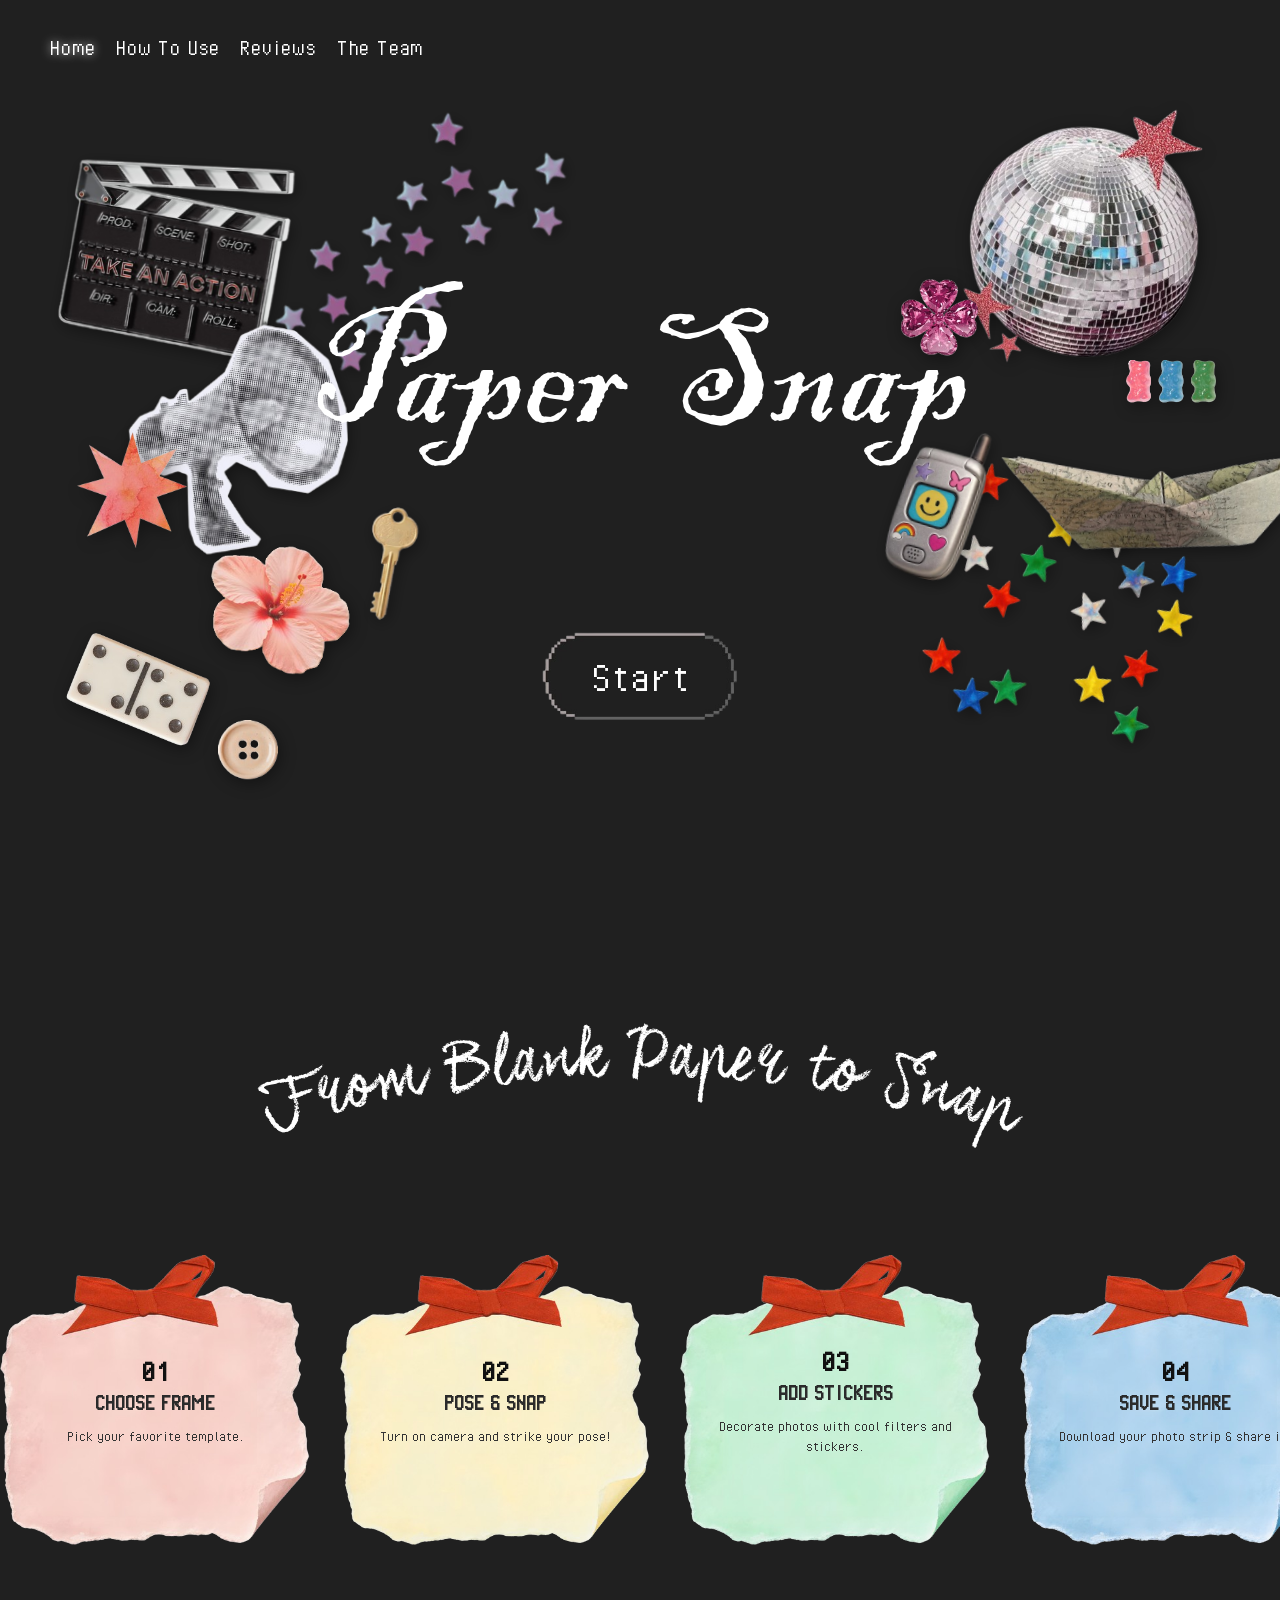
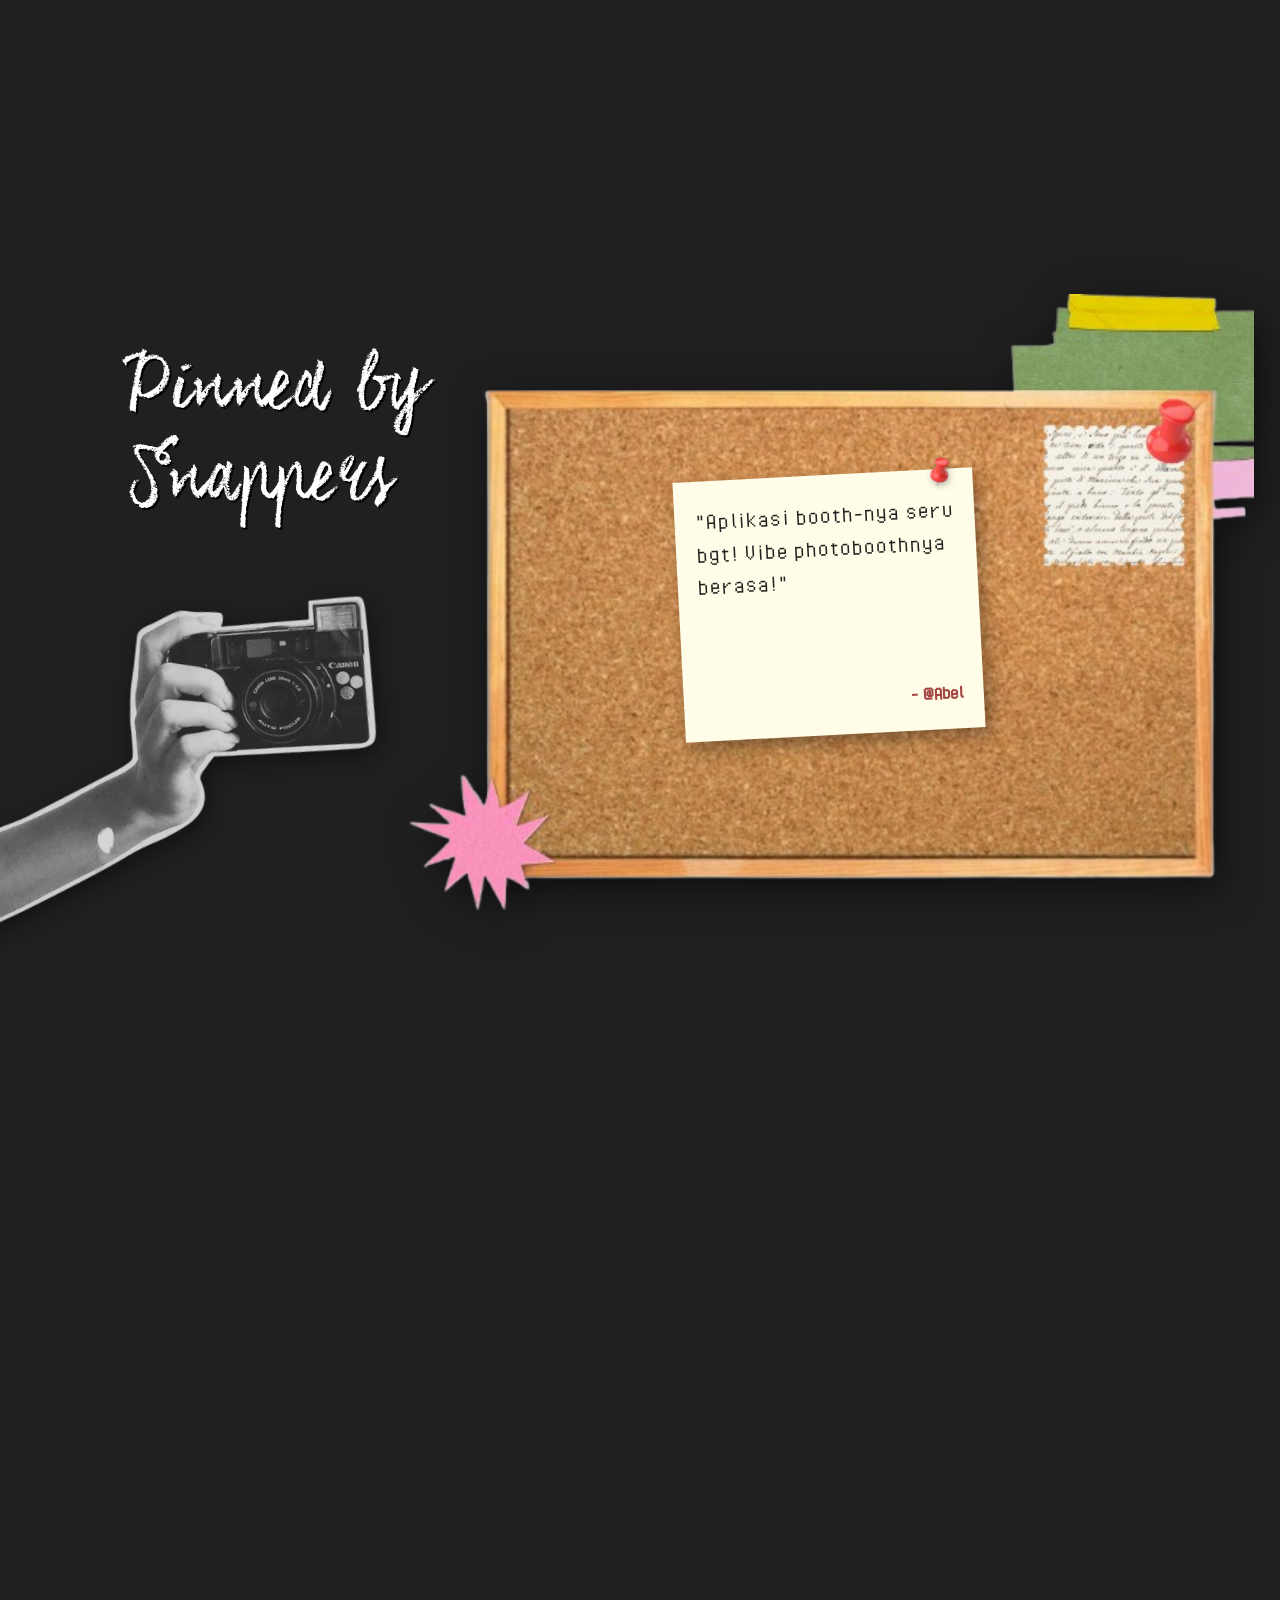
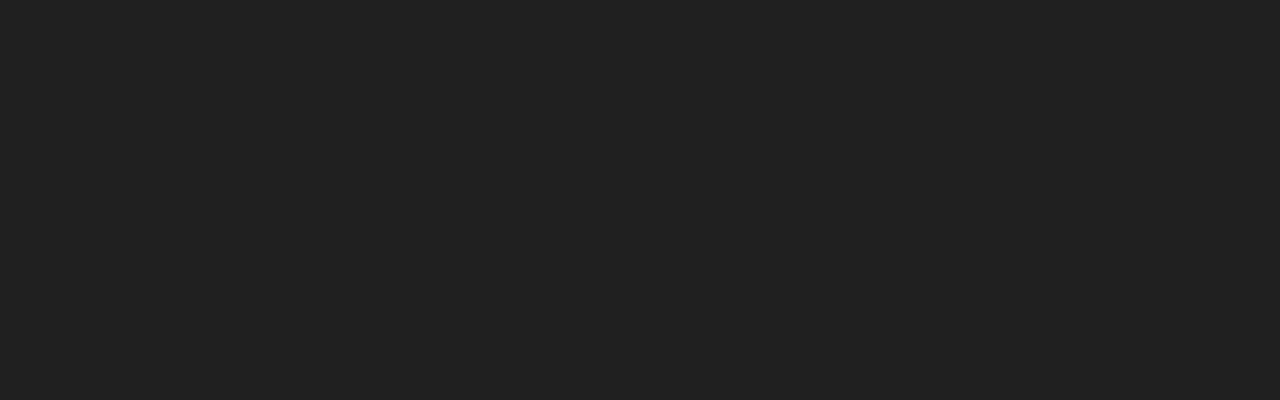
==== commit 40015312: "create combined-dark" ====
--- a/index.html
+++ b/index.html
@@ -3,13 +3,14 @@
 <head>
   <meta charset="UTF-8" />
   <meta name="viewport" content="width=device-width, initial-scale=1.0" />
-  <title>Virtual Photobooth</title>
+  <title>Paper Snap - Virtual Photobooth</title>
   
   <link rel="preconnect" href="https://fonts.googleapis.com">
   <link rel="preconnect" href="https://fonts.gstatic.com" crossorigin>
   <link href="https://fonts.googleapis.com/css2?family=Fraunces:opsz,wght@9..144,400;600;700&family=Space+Grotesk:wght@400;500;600;700&display=swap" rel="stylesheet">
   
   <link rel="stylesheet" href="style.css" />
+  <link rel="stylesheet" href="landing.css" />
   <style>
     .shot-slot { position: relative; transition: transform 0.2s; cursor: pointer; }
     .shot-slot:hover { transform: scale(1.05); }
@@ -124,80 +125,215 @@
     }
   </style>
 </head>
-<body>
+<body class="on-landing">
 
   <div id="curtainOverlay" class="curtain-overlay" aria-hidden="true">
     <div class="curtain-panel curtain-panel--left"></div>
     <div class="curtain-panel curtain-panel--right"></div>
   </div>
 
-  <main id="landingView" class="landing-view">
-    <nav class="landing-nav">
-      <div class="landing-nav__brand">
-        <span class="logo-text">Virtual Photobooth</span>
-      </div>
-      <div class="landing-nav__status">
-        <span class="status-indicator status-indicator--vacant">● BOOTH VACANT</span>
-      </div>
+  <main id="landingView" class="landing">
+  <!-- NAVIGASI -->
+    <nav class="navbar">
+      <a href="#home" class="nav-link active">Home</a>
+      <a href="#howtouse" class="nav-link">How To Use</a>
+      <a href="#reviews" class="nav-link">Reviews</a>
+      <a href="#team" class="nav-link">The Team</a>
     </nav>
-
-    <section class="hero">
-      <div class="hero__content">
-        <div class="hero__badge">✨ Virtual Photobooth</div>
-        <h1 class="hero__title">Step into the photo booth!</h1>
-        <p class="hero__subtitle">
-          Experience the thrill of a classic hand-drawn photo booth right in your browser. Snap three consecutive poses, apply aesthetic filters, and instantly print your photo strip.
-        </p>
-
-        <div class="hero__cta">
-          <button id="enterBoothBtn" class="btn btn--cta">
-            <span>Enter the Photo Booth</span>
-          </button>
-        </div>
-      </div>
-
-      <div class="hero__booth-graphic">
-        <div class="booth-sketch">
-          <div class="booth-sketch__top">
-            <span class="sign-text">⭐ PHOTO BOOTH ⭐</span>
-          </div>
-          <div class="booth-sketch__body">
-            <div class="booth-sketch__panel">
-              <div class="camera-lens"></div>
-              <div class="smile-text">:) <br> SMILE</div>
-              <div class="photo-slot"></div>
-            </div>
-            <div class="booth-sketch__entrance">
-              <div class="striped-curtain"></div>
-              <div class="stool">
-                <div class="stool-seat"></div>
-                <div class="stool-leg"></div>
-                <div class="stool-base"></div>
-              </div>
-            </div>
-          </div>
-        </div>
+  
+    <!-- SECTION 1: HOME -->
+    <section id="home" class="hero-slide">
+      <h1 class="main-title">Paper Snap</h1>
+  
+      <button type="button" id="landingStartBtn" class="start-btn" aria-label="Start - masuk ke photobooth">
+        <img src="Aset/tombol start.png" alt="" class="btn-img">
+        <span class="btn-text">Start</span>
+      </button>
+  
+      <div class="group-left throw-left">
+        <img src="Aset/papan film.png" class="asset asset-papan-film" alt="Papan Film">
+        <img src="Aset/bintang 2.png" class="asset asset-bintang-ungu" alt="Bintang Ungu">
+        <img src="Aset/toak.png" class="asset asset-toak" alt="Toak">
+        <img src="Aset/dor oren.png" class="asset asset-dor-oren" alt="Dor Oren">
+        <img src="Aset/bunga.png" class="asset asset-bunga" alt="Bunga">
+        <img src="Aset/dadu.png" class="asset asset-dadu" alt="Dadu">
+        <img src="Aset/kunci.png" class="asset asset-kunci" alt="Kunci">
+        <img src="Aset/kancing.png" class="asset asset-kancing" alt="Kancing">
+      </div>
+  
+      <div class="group-right throw-right">
+        <img src="Aset/manik.png" class="asset asset-manik" alt="Manik Bunga">
+        <img src="Aset/disco ball.png" class="asset asset-disco" alt="Disco Ball">
+        <img src="Aset/gummy.png" class="asset asset-gummy" alt="Gummy Bear">
+        <img src="Aset/perahu.png" class="asset asset-perahu" alt="Perahu Kertas">
+        <img src="Aset/phone.png" class="asset asset-phone" alt="Phone">
+        <img src="Aset/bintang 1.png" class="asset asset-bintang-warnawarni" alt="Bintang Warna">
       </div>
     </section>
-
-    <section class="features">
-      <div class="features__grid">
-        <div class="feature-card">
-          <h3>📷 Instant Camera</h3>
-          <p>Connect directly to your laptop or phone's camera with a clear viewfinder display.</p>
-        </div>
-        <div class="feature-card">
-          <h3>🎨 Aesthetic Filters</h3>
-          <p>Choose from various photo styles: Monochrome B&W, Classic Sepia, Vintage Warm, and Cool Blue.</p>
+  
+    <!-- SECTION 2: HOW TO USE -->
+    <section id="howtouse" class="how-section">
+      <div class="sub-title-wrapper">
+        <svg viewBox="0 0 1000 200" class="wavy-title-svg">
+          <path id="wavePath" d="M 30,160 C 250,20 750,20 970,160" fill="none" />
+          <text class="wavy-text">
+            <textPath href="#wavePath" startOffset="50%" text-anchor="middle">
+              From Blank Paper to Snap
+            </textPath>
+          </text>
+        </svg>
+      </div>
+  
+      <div class="paper-carousel-container">
+        <div class="paper-track">
+          <div class="paper-card paper-pink">
+            <div class="paper-content">
+              <span class="step-num">01</span>
+              <h3>Choose Frame</h3>
+              <p>Pick your favorite template.</p>
+            </div>
+          </div>
+          <div class="paper-card paper-yellow">
+            <div class="paper-content">
+              <span class="step-num">02</span>
+              <h3>Pose & Snap</h3>
+              <p>Turn on camera and strike your pose!</p>
+            </div>
+          </div>
+          <div class="paper-card paper-green">
+            <div class="paper-content">
+              <span class="step-num">03</span>
+              <h3>Add Stickers</h3>
+              <p>Decorate photos with cool filters and stickers.</p>
+            </div>
+          </div>
+          <div class="paper-card paper-blue">
+            <div class="paper-content">
+              <span class="step-num">04</span>
+              <h3>Save & Share</h3>
+              <p>Download your photo strip & share it!</p>
+            </div>
+          </div>
+  
+          <div class="paper-card paper-pink">
+            <div class="paper-content">
+              <span class="step-num">01</span>
+              <h3>Choose Frame</h3>
+              <p>Pick your favorite template.</p>
+            </div>
+          </div>
+          <div class="paper-card paper-yellow">
+            <div class="paper-content">
+              <span class="step-num">02</span>
+              <h3>Pose & Snap</h3>
+              <p>Turn on camera and strike your pose!</p>
+            </div>
+          </div>
+          <div class="paper-card paper-green">
+            <div class="paper-content">
+              <span class="step-num">03</span>
+              <h3>Add Stickers</h3>
+              <p>Decorate photos with cool filters and stickers.</p>
+            </div>
+          </div>
+          <div class="paper-card paper-blue">
+            <div class="paper-content">
+              <span class="step-num">04</span>
+              <h3>Save & Share</h3>
+              <p>Download your photo strip & share it!</p>
+            </div>
+          </div>
         </div>
       </div>
     </section>
-  </main>
+  
+    <!-- SECTION 3: REVIEWS -->
+    <section id="reviews" class="review-section">
+      <div class="review-header">
+        <h2 class="review-title">Pinned by<br>Snappers</h2>
+        <img src="Aset/pegang kamera.png" alt="Pegang Kamera" class="asset-camera">
+      </div>
+  
+      <div class="board-wrapper">
+        <img src="Aset/papan kayu.png" alt="Papan Kayu" class="corkboard-img">
+        <div class="notes-container">
+          <div class="memo-card memo-1 active">
+            <img src="Aset/pin merah.png" class="memo-pin" alt="Pin">
+            <div class="memo-content">
+              <p class="memo-text">"Aplikasi booth-nya seru bgt! Vibe photoboothnya berasa!"</p>
+              <span class="memo-author">- @Abel</span>
+            </div>
+          </div>
+          <div class="memo-card memo-2">
+            <img src="Aset/pin merah.png" class="memo-pin" alt="Pin">
+            <div class="memo-content">
+              <p class="memo-text">"Framenya lucu bgt, stiker-nya juga lengkap."</p>
+              <span class="memo-author">- @Dhiska</span>
+            </div>
+          </div>
+          <div class="memo-card memo-3">
+            <img src="Aset/pin merah.png" class="memo-pin" alt="Pin">
+            <div class="memo-content">
+              <p class="memo-text">"Langsung bisa di-download photostrip-nya! Keren bgt Paper Snap!"</p>
+              <span class="memo-author">- @Felta</span>
+            </div>
+          </div>
+          <div class="memo-card memo-4">
+            <img src="Aset/pin merah.png" class="memo-pin" alt="Pin">
+            <div class="memo-content">
+              <p class="memo-text">"Mantul Paper Snap!"</p>
+              <span class="memo-author">- @Rosi</span>
+            </div>
+          </div>
+          <div class="memo-card memo-5">
+            <img src="Aset/pin merah.png" class="memo-pin" alt="Pin">
+            <div class="memo-content">
+              <p class="memo-text">"Gokil bgt!"</p>
+              <span class="memo-author">- @Kafka</span>
+            </div>
+          </div>
+        </div>
+      </div>
+    </section>
+  
+    <!-- SECTION 4: THE TEAM -->
+    <section id="team" class="team-section">
+      <div class="team-title-box pop-item delay-1">
+        <span class="title-the">The</span>
+        <h2 class="title-snap">SNAP</h2>
+        <span class="title-club">Club</span>
+      </div>
+  
+      <div class="member-card card-abel pop-item delay-2">
+        <img src="Aset/abel.png" alt="Abel" class="member-img">
+      </div>
+  
+      <div class="member-card card-felta pop-item delay-3">
+        <img src="Aset/felta.png" alt="Felta" class="member-img">
+      </div>
+  
+      <div class="member-card card-dhiska pop-item delay-4">
+        <img src="Aset/dhiska.png" alt="Dhiska" class="member-img">
+      </div>
+  
+      <div class="member-card card-rosi pop-item delay-5">
+        <img src="Aset/rosi.png" alt="Rosi" class="member-img">
+      </div>
+  
+      <div class="member-card card-kafka pop-item delay-6">
+        <img src="Aset/kafka.png" alt="Kafka" class="member-img">
+      </div>
+  
+      <img src="Aset/kamera 1.png" alt="Kamera 1" class="asset-cam1 pop-item delay-7">
+      <img src="Aset/kamera 2.png" alt="Kamera 2" class="asset-cam2 pop-item delay-8">
+      <img src="Aset/bintang 1.png" alt="Bintang 1" class="asset-stars pop-item delay-9">
+    </section>
+</main>
 
   <div id="boothView" class="kiosk is-hidden">
     <header class="kiosk__header">
       <div class="kiosk__brand">
-        <h1 class="kiosk__title">Virtual Photobooth</h1>
+        <h1 class="kiosk__title">Paper Snap</h1>
       </div>
       <button id="exitBoothBtn" class="btn btn--ghost exit-btn">
         <span>🚪 Exit Booth</span>
@@ -298,6 +434,7 @@
     </div>
   </div>
 
+  <script src="landing.js"></script>
   <script src="script.js"></script>
 </body>
 </html>
--- a/style.css
+++ b/style.css
@@ -40,41 +40,6 @@
 .curtain-panel--right { transform: translateX(100%); border-left-width: 4px; }
 .curtain-overlay.is-closing .curtain-panel--left,
 .curtain-overlay.is-closing .curtain-panel--right { transform: translateX(0); pointer-events: all; }
-
-/* Landing View */
-.landing-view { max-width: 1140px; margin: 0 auto; padding: 24px 24px 60px; }
-.landing-nav { display: flex; justify-content: space-between; align-items: center; padding-bottom: 24px; border-bottom: var(--line-thin); margin-bottom: 40px; }
-.landing-nav__brand { font-family: var(--font-display); font-weight: 700; font-size: 1.4rem; letter-spacing: -0.02em; }
-.status-indicator { font-size: 0.75rem; font-weight: 700; padding: 6px 14px; border: var(--line-thin); border-radius: 99px; background: var(--paper-box); }
-
-.hero { display: grid; grid-template-columns: 1fr 1fr; gap: 48px; align-items: center; margin-bottom: 70px; }
-@media (max-width: 880px) { .hero { grid-template-columns: 1fr; text-align: center; } }
-
-.hero__badge { display: inline-block; font-size: 0.85rem; font-weight: 600; background: var(--accent-yellow); padding: 6px 14px; border: var(--line-thin); border-radius: 99px; margin-bottom: 16px; box-shadow: 2px 2px 0px var(--ink); }
-.hero__title { font-family: var(--font-display); font-size: clamp(2.4rem, 5vw, 3.8rem); line-height: 1.1; margin: 0 0 18px; text-transform: uppercase; }
-.hero__subtitle { font-size: 1.1rem; color: var(--ink-light); line-height: 1.6; margin: 0 0 28px; }
-
-/* Booth Sketch Graphic */
-.hero__booth-graphic { display: flex; justify-content: center; }
-.booth-sketch { width: 280px; display: flex; flex-direction: column; align-items: center; }
-.booth-sketch__top { background: var(--paper-box); border: var(--line-thick); padding: 10px 20px; margin-bottom: -3px; z-index: 2; box-shadow: var(--shadow-sketch); }
-.sign-text { font-family: var(--font-display); font-weight: 700; letter-spacing: 0.1em; }
-.booth-sketch__body { display: flex; width: 100%; height: 320px; border: var(--line-thick); background: var(--paper-box); box-shadow: var(--shadow-sketch); }
-.booth-sketch__panel { width: 45%; border-right: var(--line-thin); display: flex; flex-direction: column; align-items: center; padding-top: 40px; }
-.camera-lens { width: 30px; height: 30px; background: var(--ink); border-radius: 4px; margin-bottom: 30px; }
-.smile-text { text-align: center; font-family: var(--font-display); font-size: 0.8rem; font-weight: 700; line-height: 1.2; }
-.photo-slot { margin-top: auto; margin-bottom: 40px; width: 40px; height: 10px; background: var(--ink); border-radius: 2px; }
-.booth-sketch__entrance { width: 55%; position: relative; display: flex; flex-direction: column; justify-content: flex-end; align-items: center; padding-bottom: 20px; }
-.striped-curtain { position: absolute; top: 0; right: 0; width: 70%; height: 75%; background: repeating-linear-gradient(180deg, #fff, #fff 10px, #e2e8f0 10px, #e2e8f0 20px); border-left: var(--line-thin); border-bottom: var(--line-thin); }
-.stool { display: flex; flex-direction: column; align-items: center; z-index: 2; }
-.stool-seat { width: 40px; height: 10px; border: var(--line-thin); border-radius: 50%; background: #fff; }
-.stool-leg { width: 8px; height: 30px; border-left: var(--line-thin); border-right: var(--line-thin); background: #fff; }
-.stool-base { width: 30px; height: 8px; border: var(--line-thin); border-radius: 50%; background: #fff; }
-
-.features__grid { display: grid; grid-template-columns: repeat(auto-fit, minmax(260px, 1fr)); gap: 24px; }
-.feature-card { background: var(--paper-box); padding: 24px; border: var(--line-thick); border-radius: var(--radius-sketch); box-shadow: 4px 4px 0px rgba(43, 43, 43, 0.1); }
-.feature-card h3 { margin: 0 0 10px; font-size: 1.2rem; }
-.feature-card p { margin: 0; color: var(--ink-light); }
 
 /* Booth Kiosk View */
 .kiosk { max-width: 1100px; margin: 0 auto; padding: 24px 20px; }
@@ -137,4 +102,87 @@
 .strip__empty { text-align: center; color: var(--ink-light); }
 .empty-icon { font-size: 2.5rem; margin-bottom: 10px; }
 .strip__canvas { width: 100%; display: block; border: var(--line-thin); border-radius: 4px; }
-.strip__actions { display: flex; gap: 12px; margin-top: 20px; width: 100%; max-width: 270px; }p+.strip__actions { display: flex; gap: 12px; margin-top: 20px; width: 100%; max-width: 270px; }
+
+/* ============ TEMA PHOTOBOOTH (menyesuaikan landing page) ============ */
+html, body { background: #202020; }
+
+.kiosk { position: relative; z-index: 1; }
+
+/* Dekorasi aset di sudut, di belakang konten */
+.kiosk::before, .kiosk::after {
+  content: ""; position: fixed; z-index: -1; pointer-events: none;
+  background-repeat: no-repeat; background-size: contain;
+  filter: drop-shadow(2px 4px 8px rgba(0,0,0,0.4));
+}
+.kiosk::before { left: -90px; bottom: -40px; width: 340px; height: 340px; background-image: url("Aset/bintang 2.png"); transform: rotate(-12deg); opacity: 0.55; }
+.kiosk::after  { right: -70px; top: 90px; width: 280px; height: 280px; background-image: url("Aset/disco ball.png"); opacity: 0.55; }
+
+/* Header */
+.kiosk__header { border-bottom: 1.5px solid rgba(255,255,255,0.35); }
+.kiosk__title {
+  font-family: "ITC Blackadder", var(--font-display); font-weight: normal;
+  font-size: 3.2rem; line-height: 1; color: #fff; letter-spacing: -1px;
+}
+
+/* Tombol di atas latar gelap: shadow jadi terang */
+.exit-btn, .strip__actions .btn {
+  font-family: "PixelOperator", var(--font-ui); font-size: 1.05rem;
+  box-shadow: 3px 3px 0 rgba(255,255,255,0.35);
+}
+.exit-btn:active:not(:disabled), .strip__actions .btn:active:not(:disabled) { box-shadow: 0 0 0 rgba(255,255,255,0); }
+
+/* Kartu kamera = "kertas" di atas papan gelap */
+.camera { box-shadow: 6px 6px 0 rgba(255,255,255,0.18); }
+.strip__paper { border-color: rgba(255,255,255,0.45); box-shadow: 10px 10px 0 rgba(255,255,255,0.08); }
+
+/* Pemilih warna strip */
+.color-btn { border-color: #fff; }
+.color-btn.is-active { box-shadow: 2px 2px 0 rgba(255,255,255,0.45); }
+
+@media (max-width: 860px) {
+  .kiosk::before, .kiosk::after { opacity: 0.25; }
+  .kiosk__title { font-size: 2.4rem; }
+}
+
+
+/* ============ DARK MODE: TIRAI & PANEL PHOTOBOOTH ============ */
+.curtain-panel {
+  background: repeating-linear-gradient(90deg, #1b1b1b, #1b1b1b 20px, #2e2e2e 20px, #2e2e2e 40px);
+  border: 3px solid #5a5a5a;
+}
+.curtain-panel--left  { border-right-width: 4px; }
+.curtain-panel--right { border-left-width: 4px; }
+
+#boothView {
+  --ink: #f2f2f2;
+  --ink-light: rgba(255, 255, 255, 0.6);
+  --paper-box: #2a2a2a;
+  --line-thick: 3px solid #f2f2f2;
+  --line-thin: 1.5px solid #f2f2f2;
+  --shadow-sketch: 6px 6px 0 rgba(255, 255, 255, 0.18);
+  color: var(--ink);
+}
+
+#boothView .camera,
+#boothView .strip__paper { background: #2a2a2a; }
+#boothView .strip__paper { border-color: rgba(255, 255, 255, 0.45); }
+
+#boothView .camera__stage { background: #111; border-color: rgba(255, 255, 255, 0.5); }
+#boothView .camera__message { background: rgba(32, 32, 32, 0.95); }
+#boothView .camera__countdown { text-shadow: 4px 4px 0 #000; }
+
+#boothView .shot-slot { background-color: #2a2a2a; border-color: #f2f2f2; }
+#boothView .shot-slot.is-active { border-color: var(--accent-yellow); box-shadow: 0 0 0 2px #000; }
+#boothView .view-shot-btn { color: #202020; }
+
+#boothView .filter { background: #2a2a2a; color: #f2f2f2; box-shadow: 2px 2px 0 rgba(255, 255, 255, 0.35); }
+#boothView .filter[aria-pressed="true"] { background: #f2f2f2; color: #202020; box-shadow: none; }
+
+#boothView .btn { background: #2a2a2a; color: #f2f2f2; box-shadow: 3px 3px 0 rgba(255, 255, 255, 0.35); }
+#boothView .btn--primary   { background: var(--accent-yellow); color: #202020; }
+#boothView .btn--secondary { background: var(--accent-blue);   color: #202020; }
+#boothView .btn:active:not(:disabled) { box-shadow: none; }
+
+#boothView .shutter { box-shadow: 4px 4px 0 rgba(255, 255, 255, 0.35); }
+#boothView .shutter__ring { border-color: #202020; }
--- a/landing.css
+++ b/landing.css
@@ -0,0 +1,478 @@
+@font-face {
+  font-family: 'ITC Blackadder';
+  src: url('Aset/Blackadder ITC Std Regular.otf') format('opentype');
+}
+@font-face {
+  font-family: 'PixelOperator';
+  src: url('Aset/PixelOperator.ttf') format('truetype');
+}
+@font-face {
+  font-family: 'CoalhandLuke';
+  src: url('Aset/CoalhandLuke TRIAL.otf') format('opentype');
+}
+@font-face {
+  font-family: 'Droid Serif';
+  src: url('Aset/droid-serif.regular.ttf') format('truetype');
+}
+@font-face {
+  font-family: 'Lavonia';
+  src: url('Aset/EDLavonia-Regular.ttf') format('truetype');
+}
+
+/* ============ LANDING PAGE (Paper Snap) ============ */
+html { scroll-behavior: smooth; }
+body.on-landing { background: #202020; }
+
+#landingView {
+  position: relative;
+  width: 100%;
+  background-color: #202020;
+  font-family: 'PixelOperator', sans-serif;
+  overflow-x: hidden;
+}
+#landingView * { margin: 0; padding: 0; box-sizing: border-box; }
+
+/* Tombol start: sekarang <button>, jadi reset style bawaan */
+#landingView .start-btn {
+  background: none; border: 0; padding: 0; font: inherit; color: inherit;
+}
+#landingView .start-btn:focus-visible { outline: 3px dashed #fff; outline-offset: 8px; }
+
+/* Efek "dilempar keluar" saat di-scroll (pakai class, bukan inline style) */
+#landingView.is-scrolled .group-left  { transform: translateX(-800px) rotate(-45deg); opacity: 0; }
+#landingView.is-scrolled .group-right { transform: translateX(800px) rotate(45deg); opacity: 0; }
+#landingView.is-scrolled .main-title  { opacity: 0; transform: translate(-50%, -50px); }
+#landingView.is-scrolled .start-btn   { opacity: 0; transform: translate(-50%, 50px); pointer-events: none; }
+
+#landingView .hero-slide,
+#landingView .how-section,
+#landingView .review-section,
+#landingView .team-section {
+  position: relative;
+  width: 100%;
+  height: 100vh;
+  background-color: #202020;
+  display: flex;
+  overflow: hidden;
+}
+#landingView .navbar {
+  position: fixed;
+  top: 35px;
+  left: 50px;
+  display: flex;
+  gap: 20px;
+  z-index: 100;
+}
+#landingView .nav-link {
+  color: #ffffff;
+  text-decoration: none;
+  font-family: 'PixelOperator', sans-serif;
+  font-size: 24px;
+  letter-spacing: 0.8px;
+  transition: all 0.2s ease;
+}
+#landingView .nav-link:hover,
+#landingView .nav-link.active {
+  color: #ffffff;
+  text-shadow: 0 0 10px rgba(255, 255, 255, 0.8);
+}
+#landingView .hero-slide {
+  flex-direction: column;
+  align-items: center;
+  justify-content: center;
+}
+#landingView .main-title {
+  position: absolute;
+  top: 35%;                  
+  left: 50%;                 
+  transform: translateX(-50%); 
+  z-index: 10;
+  font-family: 'ITC Blackadder', cursive;
+  font-size: 165px;           
+  font-weight: normal;
+  color: #ffffff;
+  letter-spacing: -1px;
+  white-space: nowrap;
+  transition: all 0.6s cubic-bezier(0.25, 1, 0.5, 1);
+}
+#landingView .start-btn {
+  position: absolute;
+  top: 70%;                 
+  left: 50%;                 
+  transform: translateX(-50%); 
+  z-index: 10;
+  display: flex;
+  justify-content: center;
+  align-items: center;
+  cursor: pointer;
+  transition: all 0.6s cubic-bezier(0.25, 1, 0.5, 1);
+}
+#landingView .btn-img {
+  width: 200px;             
+  display: block;
+  transition: filter 0.3s ease;
+}
+#landingView .btn-text {
+  position: absolute;
+  font-family: 'PixelOperator', sans-serif;
+  font-size: 45px;          
+  color: #ffffff;
+  letter-spacing: 1px;
+  pointer-events: none;
+}
+#landingView .start-btn:hover {
+  transform: translateX(-50%) scale(1.08);
+}
+#landingView .start-btn:hover .btn-img {
+  filter: brightness(1.6) drop-shadow(0 0 12px rgba(255, 255, 255, 0.9));
+}
+#landingView .start-btn:hover .btn-text {
+  color: #ffffff;
+  text-shadow: 0 0 10px #ffffff;
+}
+#landingView .group-left,
+#landingView .group-right {
+  position: absolute;
+  width: 100%;
+  height: 100%;
+  top: 0;
+  left: 0;
+  pointer-events: none;
+  transition: all 0.8s cubic-bezier(0.25, 1, 0.5, 1);
+}
+#landingView .asset {
+  position: absolute;
+  height: auto;
+  filter: drop-shadow(2px 4px 8px rgba(0,0,0,0.4));
+}
+#landingView .asset-papan-film { width: 250px; top: 17%; left: 4%; transform: rotate(1deg); z-index: 3; }
+#landingView .asset-bintang-ungu { width: 462px; top: 4%; left: 13.5%; transform: rotate(-12deg); z-index: 2; }
+#landingView .asset-toak { width: 250px; top: 35%; left: 9%; transform: rotate(-1deg); z-index: 4; }
+#landingView .asset-dor-oren { width: 110px; top: 48%; left: 6%; z-index: 5; }
+#landingView .asset-bunga { width: 140px; top: 60.5%; left: 16.5%; z-index: 5; }
+#landingView .asset-dadu { width: 150px; top: 70%; left: 5%; z-index: 3; }
+#landingView .asset-kunci { width: 63px;  top: 56%; left: 28%; transform: rotate(2deg); z-index: 4; }
+#landingView .asset-kancing { width: 60px;  top: 80%; left: 17%; z-index: 4; }
+#landingView .asset-manik { width: 80px;  top: 31%; right: 23.5%; z-index: 4; }
+#landingView .asset-disco { width: 340px; top: 8%;  right: 2%; z-index: 3; }
+#landingView .asset-gummy { width: 90px;  top: 40%; right: 5%; z-index: 4; }
+#landingView .asset-phone { width: 220px; top: 44%; right: 18.2%; transform: rotate(10deg); z-index: 3; }
+#landingView .asset-perahu { width: 320px; top: 48%; right: -3%; transform: rotate(8deg); z-index: 2; }
+#landingView .asset-bintang-warnawarni { width: 305px; top: 51%; right: 5%; transform: rotate(15deg); z-index: 1; }
+#landingView .throw-left .asset { animation: throwLeft 1s cubic-bezier(0.175, 0.885, 0.32, 1.275) forwards; }
+#landingView .throw-right .asset { animation: throwRight 1s cubic-bezier(0.175, 0.885, 0.32, 1.275) forwards; }
+@keyframes throwLeft {
+  0% { opacity: 0; transform: translate(-600px, 100px) rotate(-90deg) scale(0.3); }
+  100% { opacity: 1; }
+}
+@keyframes throwRight {
+  0% { opacity: 0; transform: translate(600px, 100px) rotate(90deg) scale(0.3); }
+  100% { opacity: 1; }
+}
+#landingView .how-section {
+  flex-direction: column;
+  align-items: center;
+  justify-content: flex-start;
+  padding-top: 120px;
+  margin-top: 0;
+}
+#landingView .sub-title-wrapper {
+  width: 100%;
+  max-width: 1000px;
+  margin-bottom: -20px;
+  display: flex;
+  justify-content: center;
+  align-items: center;
+  z-index: 10;
+}
+#landingView .wavy-title-svg {
+  width: 100%;
+  height: 100%;
+  overflow: visible;
+}
+#landingView .wavy-text {
+  font-family: 'CoalhandLuke', cursive;
+  font-size: 62px;
+  fill: #ffffff;               
+}
+#landingView .paper-carousel-container {
+  width: 100%;
+  overflow: hidden;
+  padding: 10px 0;
+  display: flex;
+}
+#landingView .paper-track {
+  display: flex;
+  flex-direction: row;
+  gap: 30px;
+  width: max-content;
+  animation: scrollInfinite 22s linear infinite;
+}
+#landingView .paper-track:hover {
+  animation-play-state: paused;
+}
+#landingView .paper-card {
+  width: 310px;
+  height: 380px;
+  background-size: contain;
+  background-repeat: no-repeat;
+  background-position: center;
+  display: flex;
+  align-items: center;
+  justify-content: center;
+  padding: 40px 25px;
+  transition: transform 0.3s ease, filter 0.3s ease;
+  cursor: pointer;
+}
+#landingView .paper-card:hover {
+  transform: translateY(-15px) scale(1.05);
+  filter: drop-shadow(0 10px 15px rgba(255,255,255,0.2));
+}
+#landingView .paper-pink { background-image: url('Aset/kertas pink.png'); }
+#landingView .paper-yellow { background-image: url('Aset/kertas kuning.png'); }
+#landingView .paper-green { background-image: url('Aset/kertas hijau.png'); }
+#landingView .paper-blue { background-image: url('Aset/kertas biru.png'); }
+#landingView .paper-content {
+  text-align: center;
+  color: #2b2b2b;
+  font-family: 'PixelOperator', sans-serif;
+}
+#landingView .step-num {
+  font-size: 32px;
+  font-weight: bold;
+  display: block;
+  margin-bottom: 2px;
+  color: #111;
+}
+#landingView .paper-content h3 {
+  font-size: 24px;
+  margin-bottom: 10px;
+  text-transform: uppercase;
+}
+#landingView .paper-content p {
+  font-size: 16px;
+  line-height: 1.25;
+  color: #333;
+}
+@keyframes scrollInfinite {
+  0% { transform: translateX(0); }
+  100% { transform: translateX(-50%); }
+}
+#landingView .review-header {
+  position: absolute;
+  left: 10%;
+  top: 16%;
+  z-index: 10;
+}
+#landingView .review-title {
+  font-family: 'CoalhandLuke', cursive;
+  font-size: 70px;
+  color: #ffffff;
+  line-height: 1.3;
+  font-weight: normal;
+  text-shadow: 2px 2px 0px #000;
+}
+#landingView .asset-camera {
+  position: absolute;
+  left: -50%;
+  top: 130%;
+  width: 390px;
+  transform: rotate(5deg);
+  height: auto;
+  z-index: 12;
+  filter: drop-shadow(4px 6px 12px rgba(0,0,0,0.5));
+  pointer-events: none;
+}
+#landingView .board-wrapper {
+  position: absolute;
+  top: 45%;
+  right: 2%;
+  transform: translateY(-50%);
+  width: 850px;
+  height: 650px;
+  display: flex;
+  align-items: center;
+  justify-content: center;
+  z-index: 5;
+}
+#landingView .corkboard-img {
+  width: 100%;
+  height: 100%;
+  object-fit: contain;
+  filter: drop-shadow(6px 10px 20px rgba(0,0,0,0.6));
+}
+#landingView .notes-container {
+  position: absolute;
+  width: 80%;
+  height: 75%;
+  display: flex;
+  align-items: center;
+  justify-content: center;
+}
+#landingView .memo-card {
+  position: absolute;
+  width: 300px;
+  height: 260px;
+  background-color: #fffde7;
+  padding: 25px 20px;
+  box-shadow: 6px 8px 18px rgba(0,0,0,0.35);
+  opacity: 0;
+  transform: scale(0.6) rotate(-15deg);
+  transition: all 0.6s cubic-bezier(0.175, 0.885, 0.32, 1.275);
+  pointer-events: none;
+}
+#landingView .memo-card.active {
+  opacity: 1;
+  transform: scale(1) rotate(-3deg);
+  pointer-events: auto;
+  z-index: 15;
+}
+#landingView .memo-pin {
+  position: absolute;
+  top: -15px;
+  right: 15px;
+  width: 35px;
+  height: auto;
+  filter: drop-shadow(1px 2px 3px rgba(0,0,0,0.3));
+}
+#landingView .memo-content {
+  display: flex;
+  flex-direction: column;
+  justify-content: space-between;
+  height: 100%;
+  font-family: 'PixelOperator', sans-serif;
+  color: #222;
+}
+#landingView .memo-text {
+  font-size: 25px;
+  line-height: 1.3;
+}
+#landingView .memo-author {
+  font-size: 20px;
+  font-weight: bold;
+  text-align: right;
+  color: #a34641;
+}
+#landingView .team-title-box {
+  position: absolute;
+  top: 17%;
+  left: 10%;
+  display: flex;
+  flex-direction: column;
+  align-items: center;
+  text-align: center;
+  z-index: 10;
+}
+#landingView .title-the {
+  font-family: 'CoalhandLuke', cursive;
+  font-size: 65px;
+  color: #ffffff;
+  line-height: 0.8;
+}
+#landingView .title-snap {
+  font-family: 'Droid Serif', serif;
+  font-size: 110px;
+  color: #ffffff;
+  font-weight: 700;
+  letter-spacing: -2px;
+  line-height: 0.9;
+  margin: -5px 0;
+}
+#landingView .title-club {
+  font-family: 'Lavonia', cursive;
+  font-size: 100px;
+  color: #ffffff;
+  line-height: 0.7;
+  -webkit-text-stroke: 2px #a34641;
+  text-shadow: 2px 2px 0px #a34641;
+}
+#landingView .member-card {
+  position: absolute;
+  background: transparent;
+  padding: 0;
+  border: none;
+  box-shadow: none;
+  z-index: 5;
+}
+#landingView .member-card img {
+  width: 100%;
+  height: auto;
+  display: block;
+}
+#landingView .card-abel {
+  width: 250px;
+  top: 12%;
+  left: 40%;
+  transform: rotate(-3deg);
+}
+#landingView .card-felta {
+  width: 250px;
+  top: 12%;
+  left: 60%;
+  transform: rotate(2deg);
+}
+#landingView .card-dhiska {
+  width: 250px;
+  top: 12%;
+  left: 80%;
+  transform: rotate(-2deg);
+}
+#landingView .card-rosi {
+  width: 250px;
+  top: 52%;
+  left: 50%;
+  transform: rotate(3deg);
+}
+#landingView .card-kafka {
+  width: 250px;
+  top: 52%;
+  left: 70%;
+  transform: rotate(-4deg);
+  z-index: 2;
+}
+#landingView .asset-cam1 {
+  position: absolute;
+  top: 52%;
+  left: 4%;
+  width: 220px;
+  height: auto;
+  transform: rotate(-6deg);
+  z-index: 6;
+  filter: drop-shadow(4px 6px 12px rgba(0,0,0,0.5));
+}
+#landingView .asset-cam2 {
+  position: absolute;
+  top: 63%;
+  left: 22%;
+  width: 230px;
+  height: auto;
+  transform: rotate(8deg);
+  z-index: 7;
+  filter: drop-shadow(4px 6px 12px rgba(0,0,0,0.5));
+}
+#landingView .asset-stars {
+  position: absolute;
+  top: 58%;
+  right: -1%;
+  width: 350px;
+  height: auto;
+  z-index: 1;
+}
+#landingView .pop-item {
+  opacity: 0;
+  transform: scale(0.3) translateY(40px);
+  transition: all 0.6s cubic-bezier(0.175, 0.885, 0.32, 1.275);
+}
+#landingView .team-section.in-view .pop-item {
+  opacity: 1;
+  transform: scale(1) translateY(0);
+}
+#landingView .team-section.in-view .delay-1 { transition-delay: 0.1s; }
+#landingView .team-section.in-view .delay-2 { transition-delay: 0.25s; }
+#landingView .team-section.in-view .delay-3 { transition-delay: 0.4s; }
+#landingView .team-section.in-view .delay-4 { transition-delay: 0.55s; }
+#landingView .team-section.in-view .delay-5 { transition-delay: 0.7s; }
+#landingView .team-section.in-view .delay-6 { transition-delay: 0.85s; }
+#landingView .team-section.in-view .delay-7 { transition-delay: 1.0s; }
+#landingView .team-section.in-view .delay-8 { transition-delay: 1.15s; }
+#landingView .team-section.in-view .delay-9 { transition-delay: 1.3s; }
